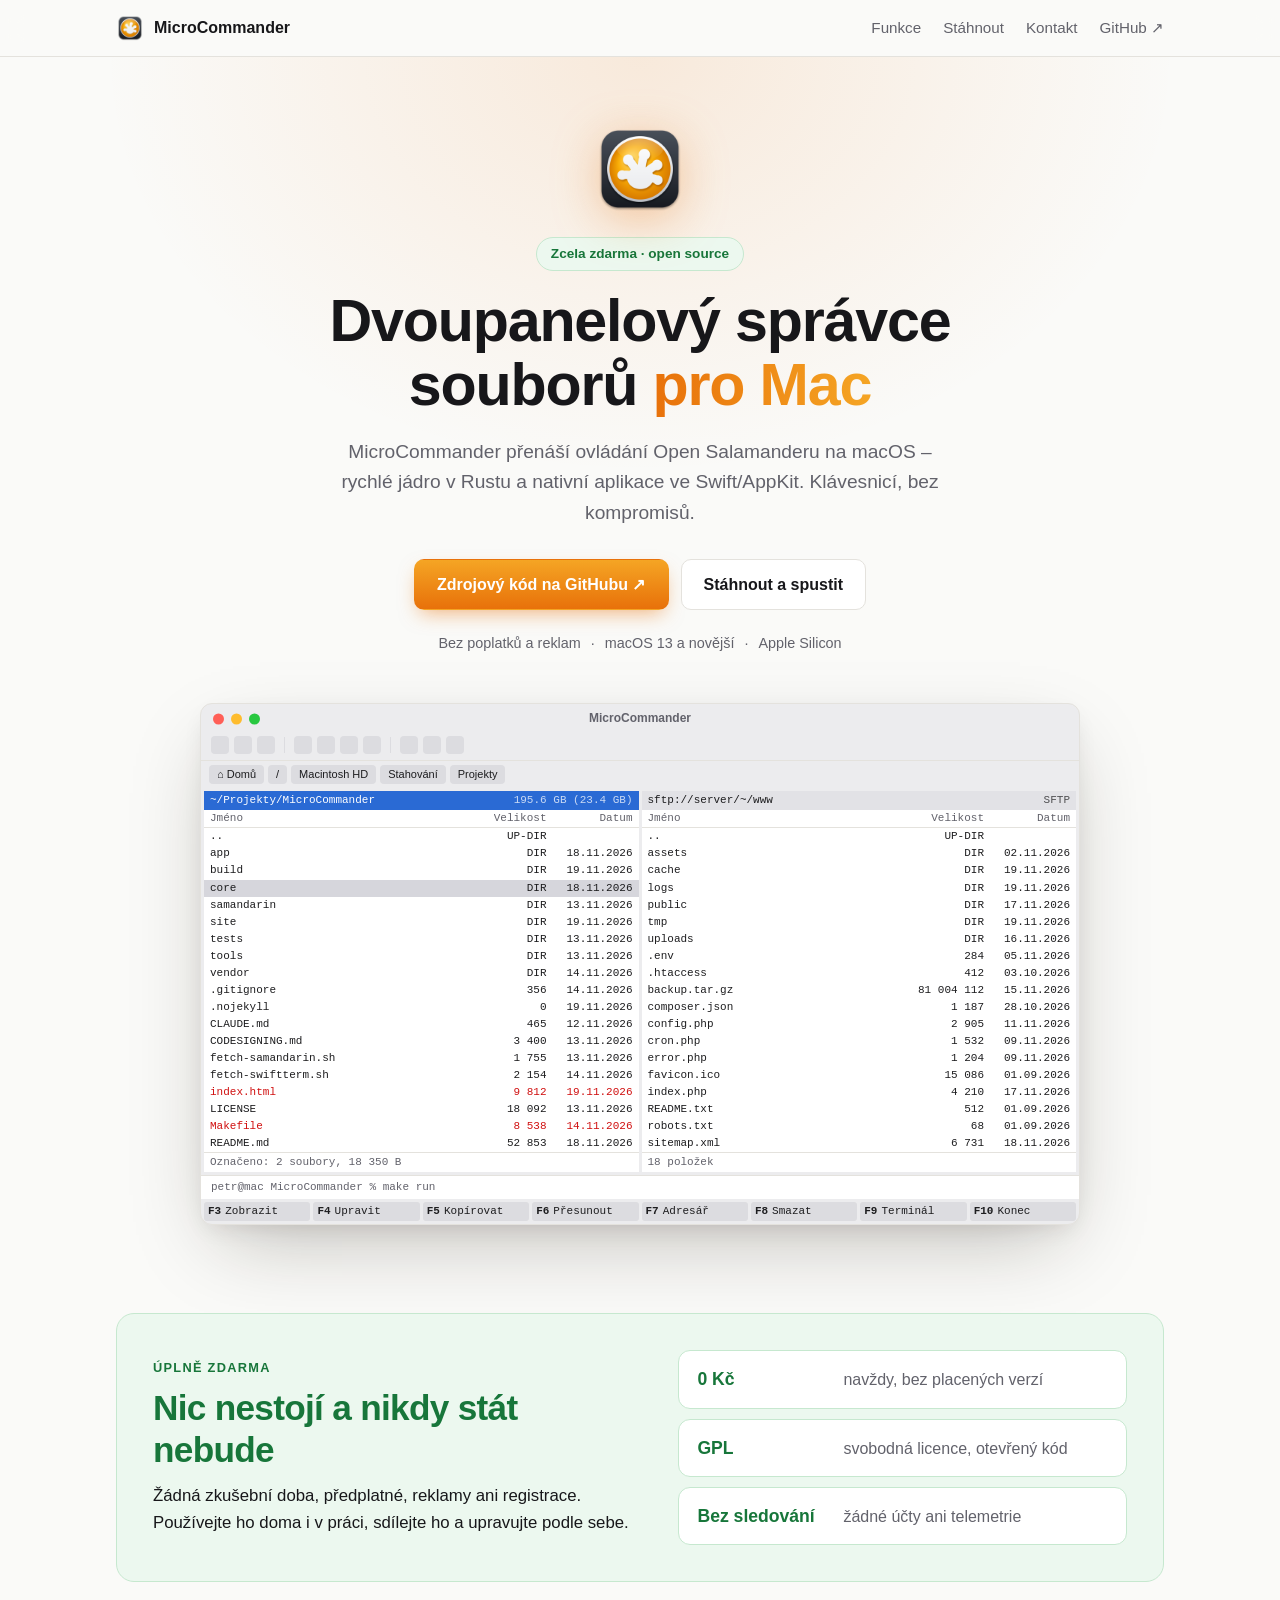
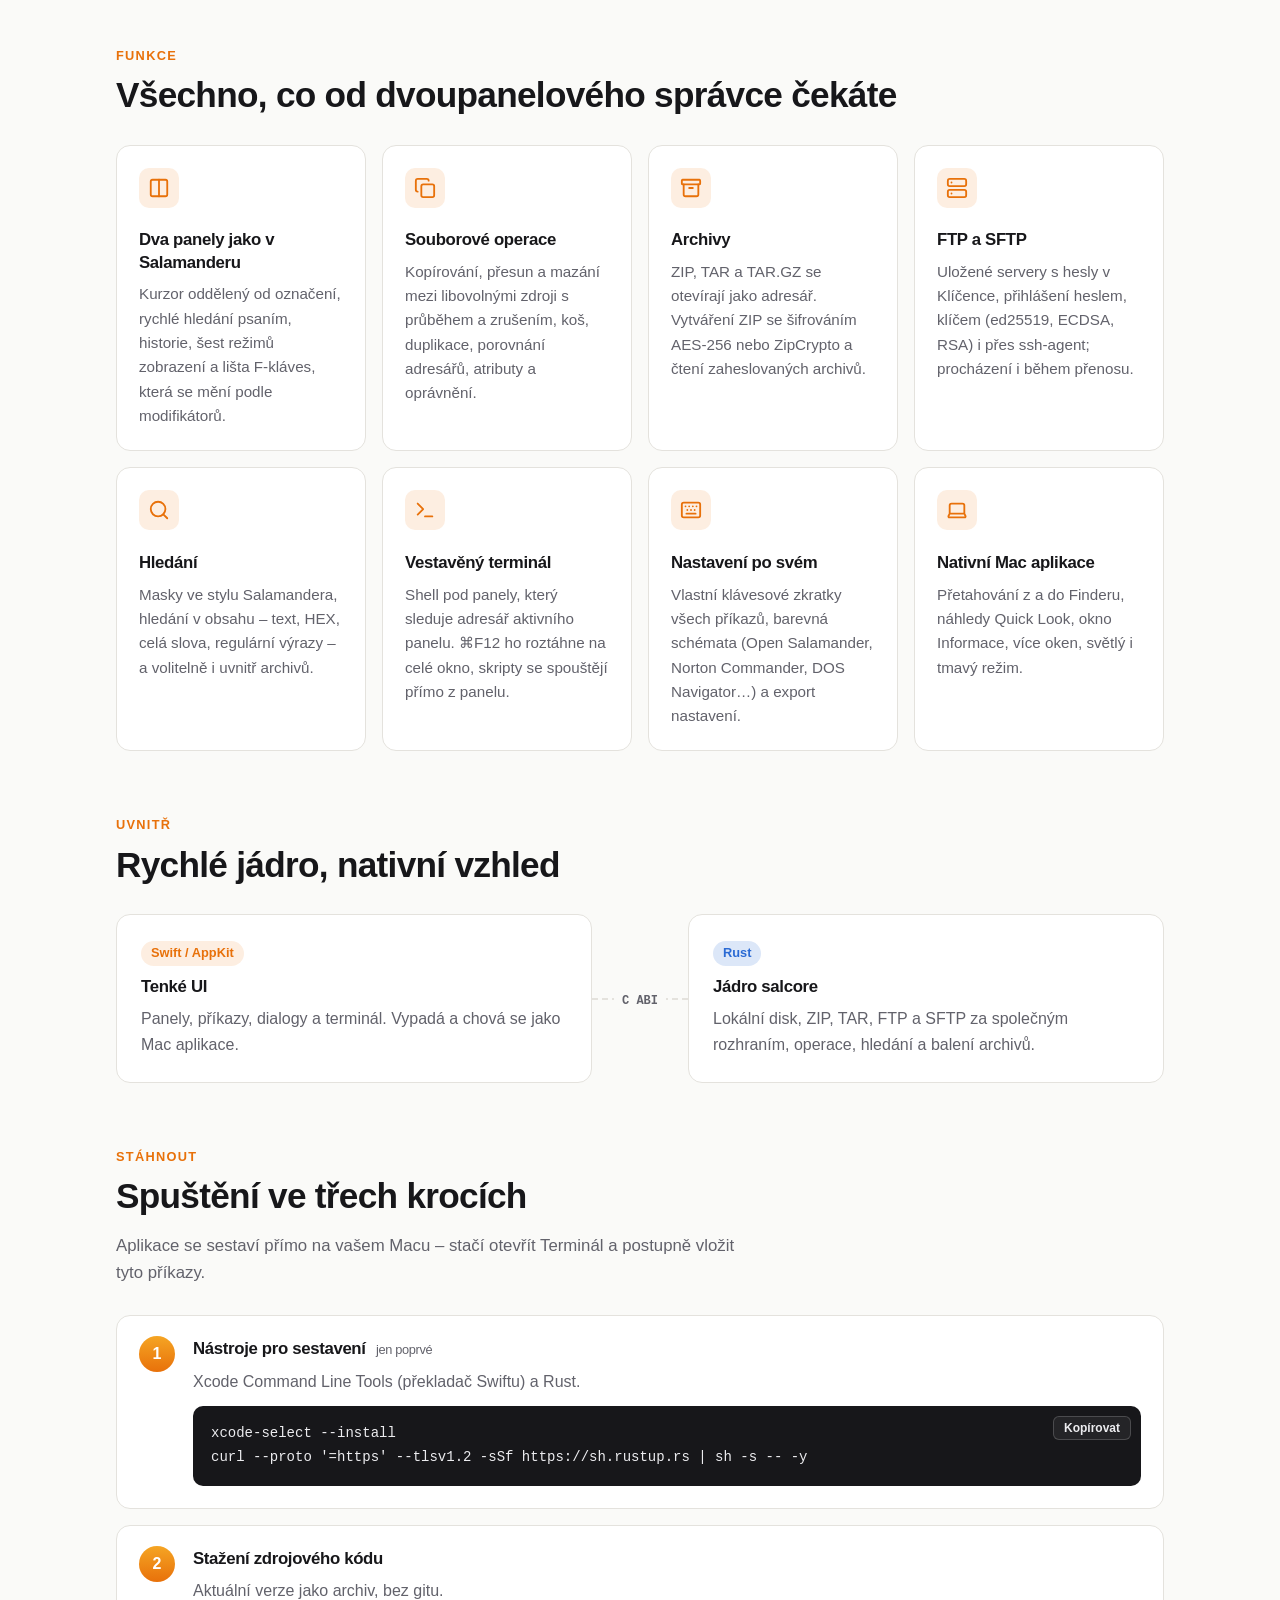
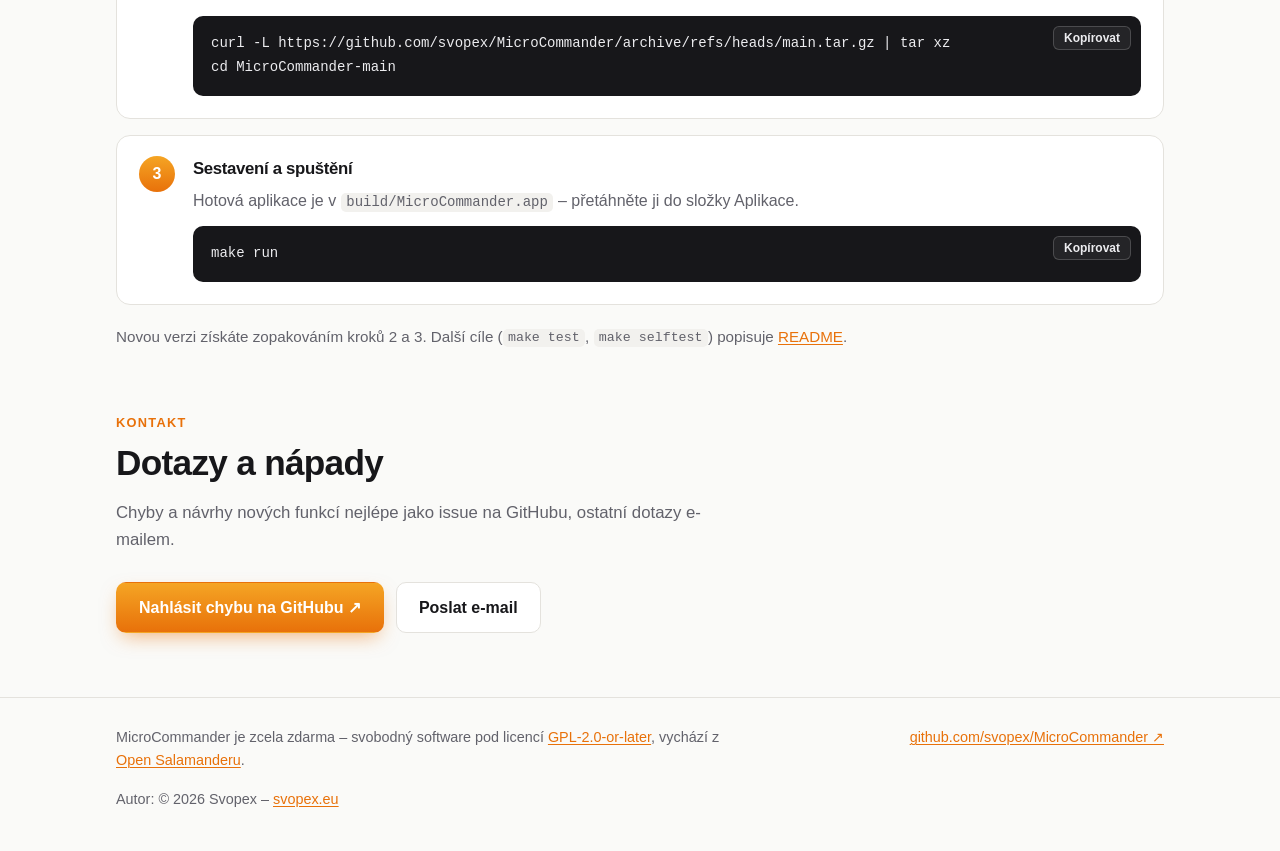
==== index.html @ ee1d3606 "Řadí na webu jako první zvýrazněné tlačítko Nahlásit chybu na GitHubu, Poslat e-mail je druhé a nezv" ====
<!doctype html>
<html lang="cs">
<head>
  <meta charset="utf-8">
  <meta name="viewport" content="width=device-width, initial-scale=1">
  <title>MicroCommander</title>
  <meta name="description" content="MicroCommander – zdarma dostupný dvoupanelový správce souborů pro macOS, přepis Open Salamanderu s jádrem v Rustu a nativním UI ve Swift/AppKit.">
  <link rel="icon" type="image/png" href="site/icon.png">
  <!-- ?v= obchází cache prohlížeče (GitHub Pages: max-age 10 min) – při změně souborů v site/ zvýšit -->
  <link rel="stylesheet" href="site/style.css?v=2">
  <script src="site/site.js?v=2" defer></script>
</head>
<body>
  <!-- Horní navigace: logo a odkazy na sekce, GitHub v nové záložce -->
  <nav class="nav">
    <div class="wrap nav-inner">
      <a class="brand" href="#top"><img src="site/icon.png" width="28" height="28" alt="">MicroCommander</a>
      <div class="nav-links">
        <a class="wide-only" href="#funkce">Funkce</a>
        <a class="wide-only" href="#stahnout">Stáhnout</a>
        <a class="wide-only" href="#kontakt">Kontakt</a>
        <a href="https://github.com/svopex/MicroCommander" target="_blank" rel="noopener">GitHub ↗</a>
      </div>
    </div>
  </nav>

  <!-- Úvod: štítek zdarma, název, popis, tlačítka a ukázka okna -->
  <header class="hero" id="top">
    <div class="wrap">
      <div class="hero-text">
        <img class="hero-icon" src="site/icon.png" width="96" height="96" alt="Ikona MicroCommanderu">
        <p class="badge">Zcela zdarma · open source</p>
        <h1>Dvoupanelový správce souborů <span class="accent">pro Mac</span></h1>
        <p class="lead">MicroCommander přenáší ovládání Open Salamanderu na macOS – rychlé
          jádro v Rustu a nativní aplikace ve Swift/AppKit. Klávesnicí, bez kompromisů.</p>
        <div class="actions">
          <a class="button primary" href="https://github.com/svopex/MicroCommander" target="_blank" rel="noopener">Zdrojový kód na GitHubu ↗</a>
          <a class="button" href="#stahnout">Stáhnout a spustit</a>
        </div>
        <ul class="facts">
          <li>Bez poplatků a reklam</li>
          <li>macOS 13 a novější</li>
          <li>Apple Silicon</li>
        </ul>
      </div>

      <!-- Ukázka celého okna aplikace (jen ilustrace, ne skutečný screenshot) -->
      <div class="app" aria-hidden="true">
        <div class="app-title"><span class="lights"><i></i><i></i><i></i></span>MicroCommander</div>
        <div class="app-toolbar">
          <i></i><i></i><i></i><b></b><i></i><i></i><i></i><i></i><b></b><i></i><i></i><i></i>
        </div>
        <div class="app-drives">
          <span>⌂ Domů</span><span>/</span><span>Macintosh HD</span><span>Stahování</span><span>Projekty</span>
        </div>
        <div class="app-panels">
          <div class="panel active">
            <div class="panel-path"><span>~/Projekty/MicroCommander</span><em>195.6 GB (23.4 GB)</em></div>
            <div class="panel-head"><span>Jméno</span><span>Velikost</span><span class="date">Datum</span></div>
            <div class="panel-row"><span>..</span><span>UP-DIR</span><span class="date"></span></div>
            <div class="panel-row"><span>app</span><span>DIR</span><span class="date">18.11.2026</span></div>
            <div class="panel-row"><span>build</span><span>DIR</span><span class="date">19.11.2026</span></div>
            <div class="panel-row cursor"><span>core</span><span>DIR</span><span class="date">18.11.2026</span></div>
            <div class="panel-row"><span>samandarin</span><span>DIR</span><span class="date">13.11.2026</span></div>
            <div class="panel-row"><span>site</span><span>DIR</span><span class="date">19.11.2026</span></div>
            <div class="panel-row"><span>tests</span><span>DIR</span><span class="date">13.11.2026</span></div>
            <div class="panel-row"><span>tools</span><span>DIR</span><span class="date">13.11.2026</span></div>
            <div class="panel-row"><span>vendor</span><span>DIR</span><span class="date">14.11.2026</span></div>
            <div class="panel-row"><span>.gitignore</span><span>356</span><span class="date">14.11.2026</span></div>
            <div class="panel-row"><span>.nojekyll</span><span>0</span><span class="date">19.11.2026</span></div>
            <div class="panel-row"><span>CLAUDE.md</span><span>465</span><span class="date">12.11.2026</span></div>
            <div class="panel-row"><span>CODESIGNING.md</span><span>3 400</span><span class="date">13.11.2026</span></div>
            <div class="panel-row"><span>fetch-samandarin.sh</span><span>1 755</span><span class="date">13.11.2026</span></div>
            <div class="panel-row"><span>fetch-swiftterm.sh</span><span>2 154</span><span class="date">14.11.2026</span></div>
            <div class="panel-row marked"><span>index.html</span><span>9 812</span><span class="date">19.11.2026</span></div>
            <div class="panel-row"><span>LICENSE</span><span>18 092</span><span class="date">13.11.2026</span></div>
            <div class="panel-row marked"><span>Makefile</span><span>8 538</span><span class="date">14.11.2026</span></div>
            <div class="panel-row"><span>README.md</span><span>52 853</span><span class="date">18.11.2026</span></div>
            <div class="panel-info">Označeno: 2 soubory, 18 350 B</div>
          </div>
          <div class="panel">
            <div class="panel-path"><span>sftp://server/~/www</span><em>SFTP</em></div>
            <div class="panel-head"><span>Jméno</span><span>Velikost</span><span class="date">Datum</span></div>
            <div class="panel-row"><span>..</span><span>UP-DIR</span><span class="date"></span></div>
            <div class="panel-row"><span>assets</span><span>DIR</span><span class="date">02.11.2026</span></div>
            <div class="panel-row"><span>cache</span><span>DIR</span><span class="date">19.11.2026</span></div>
            <div class="panel-row"><span>logs</span><span>DIR</span><span class="date">19.11.2026</span></div>
            <div class="panel-row"><span>public</span><span>DIR</span><span class="date">17.11.2026</span></div>
            <div class="panel-row"><span>tmp</span><span>DIR</span><span class="date">19.11.2026</span></div>
            <div class="panel-row"><span>uploads</span><span>DIR</span><span class="date">16.11.2026</span></div>
            <div class="panel-row"><span>.env</span><span>284</span><span class="date">05.11.2026</span></div>
            <div class="panel-row"><span>.htaccess</span><span>412</span><span class="date">03.10.2026</span></div>
            <div class="panel-row"><span>backup.tar.gz</span><span>81 004 112</span><span class="date">15.11.2026</span></div>
            <div class="panel-row"><span>composer.json</span><span>1 187</span><span class="date">28.10.2026</span></div>
            <div class="panel-row"><span>config.php</span><span>2 905</span><span class="date">11.11.2026</span></div>
            <div class="panel-row"><span>cron.php</span><span>1 532</span><span class="date">09.11.2026</span></div>
            <div class="panel-row"><span>error.php</span><span>1 204</span><span class="date">09.11.2026</span></div>
            <div class="panel-row"><span>favicon.ico</span><span>15 086</span><span class="date">01.09.2026</span></div>
            <div class="panel-row"><span>index.php</span><span>4 210</span><span class="date">17.11.2026</span></div>
            <div class="panel-row"><span>README.txt</span><span>512</span><span class="date">01.09.2026</span></div>
            <div class="panel-row"><span>robots.txt</span><span>68</span><span class="date">01.09.2026</span></div>
            <div class="panel-row"><span>sitemap.xml</span><span>6 731</span><span class="date">18.11.2026</span></div>
            <div class="panel-info">18 položek</div>
          </div>
        </div>
        <div class="app-terminal">petr@mac MicroCommander % make run</div>
        <div class="app-keys">
          <span><b>F3</b>Zobrazit</span><span><b>F4</b>Upravit</span><span><b>F5</b>Kopírovat</span>
          <span><b>F6</b>Přesunout</span><span class="wide-only"><b>F7</b>Adresář</span><span class="wide-only"><b>F8</b>Smazat</span>
          <span class="wide-only"><b>F9</b>Terminál</span><span class="wide-only"><b>F10</b>Konec</span>
        </div>
      </div>
    </div>
  </header>

  <main>
    <!-- Zdarma: tři hlavní sliby projektu -->
    <section class="wrap">
      <div class="free">
        <div class="free-intro">
          <p class="eyebrow">Úplně zdarma</p>
          <h2>Nic nestojí a nikdy stát nebude</h2>
          <p>Žádná zkušební doba, předplatné, reklamy ani registrace. Používejte ho doma
            i v práci, sdílejte ho a upravujte podle sebe.</p>
        </div>
        <ul class="free-points">
          <li><b>0 Kč</b><span>navždy, bez placených verzí</span></li>
          <li><b>GPL</b><span>svobodná licence, otevřený kód</span></li>
          <li><b>Bez sledování</b><span>žádné účty ani telemetrie</span></li>
        </ul>
      </div>
    </section>

    <!-- Přehled hlavních funkcí s ikonami -->
    <section class="wrap" id="funkce">
      <p class="eyebrow">Funkce</p>
      <h2>Všechno, co od dvoupanelového správce čekáte</h2>
      <div class="grid">
        <article class="card">
          <svg viewBox="0 0 24 24"><rect width="18" height="18" x="3" y="3" rx="2"/><path d="M12 3v18"/></svg>
          <h3>Dva panely jako v Salamanderu</h3>
          <p>Kurzor oddělený od označení, rychlé hledání psaním, historie, šest režimů
            zobrazení a lišta F-kláves, která se mění podle modifikátorů.</p>
        </article>
        <article class="card">
          <svg viewBox="0 0 24 24"><rect width="14" height="14" x="8" y="8" rx="2"/><path d="M4 16c-1.1 0-2-.9-2-2V4c0-1.1.9-2 2-2h10c1.1 0 2 .9 2 2"/></svg>
          <h3>Souborové operace</h3>
          <p>Kopírování, přesun a mazání mezi libovolnými zdroji s průběhem a zrušením,
            koš, duplikace, porovnání adresářů, atributy a oprávnění.</p>
        </article>
        <article class="card">
          <svg viewBox="0 0 24 24"><rect width="20" height="5" x="2" y="3" rx="1"/><path d="M4 8v11a2 2 0 0 0 2 2h12a2 2 0 0 0 2-2V8"/><path d="M10 12h4"/></svg>
          <h3>Archivy</h3>
          <p>ZIP, TAR a TAR.GZ se otevírají jako adresář. Vytváření ZIP se šifrováním
            AES-256 nebo ZipCrypto a čtení zaheslovaných archivů.</p>
        </article>
        <article class="card">
          <svg viewBox="0 0 24 24"><rect width="20" height="8" x="2" y="2" rx="2"/><rect width="20" height="8" x="2" y="14" rx="2"/><path d="M6 6h.01M6 18h.01"/></svg>
          <h3>FTP a SFTP</h3>
          <p>Uložené servery s hesly v Klíčence, přihlášení heslem, klíčem
            (ed25519, ECDSA, RSA) i přes ssh-agent; procházení i během přenosu.</p>
        </article>
        <article class="card">
          <svg viewBox="0 0 24 24"><circle cx="11" cy="11" r="8"/><path d="m21 21-4.3-4.3"/></svg>
          <h3>Hledání</h3>
          <p>Masky ve stylu Salamandera, hledání v obsahu – text, HEX, celá slova,
            regulární výrazy – a volitelně i uvnitř archivů.</p>
        </article>
        <article class="card">
          <svg viewBox="0 0 24 24"><path d="m4 17 6-6-6-6"/><path d="M12 19h8"/></svg>
          <h3>Vestavěný terminál</h3>
          <p>Shell pod panely, který sleduje adresář aktivního panelu. ⌘F12 ho roztáhne
            na celé okno, skripty se spouštějí přímo z panelu.</p>
        </article>
        <article class="card">
          <svg viewBox="0 0 24 24"><rect width="20" height="16" x="2" y="4" rx="2"/><path d="M6 8h.01M10 8h.01M14 8h.01M18 8h.01M8 12h.01M12 12h.01M16 12h.01M7 16h10"/></svg>
          <h3>Nastavení po svém</h3>
          <p>Vlastní klávesové zkratky všech příkazů, barevná schémata (Open Salamander,
            Norton Commander, DOS Navigator…) a export nastavení.</p>
        </article>
        <article class="card">
          <svg viewBox="0 0 24 24"><path d="M20 16V7a2 2 0 0 0-2-2H6a2 2 0 0 0-2 2v9m16 0H4m16 0 1.28 2.55a1 1 0 0 1-.9 1.45H3.62a1 1 0 0 1-.9-1.45L4 16"/></svg>
          <h3>Nativní Mac aplikace</h3>
          <p>Přetahování z a do Finderu, náhledy Quick Look, okno Informace, více oken,
            světlý i tmavý režim.</p>
        </article>
      </div>
    </section>

    <!-- Architektura: jádro v Rustu a tenké UI -->
    <section class="wrap">
      <p class="eyebrow">Uvnitř</p>
      <h2>Rychlé jádro, nativní vzhled</h2>
      <div class="arch">
        <div class="layer">
          <span class="tag">Swift / AppKit</span>
          <h3>Tenké UI</h3>
          <p>Panely, příkazy, dialogy a terminál. Vypadá a chová se jako Mac aplikace.</p>
        </div>
        <div class="link" aria-hidden="true"><span>C ABI</span></div>
        <div class="layer core">
          <span class="tag">Rust</span>
          <h3>Jádro salcore</h3>
          <p>Lokální disk, ZIP, TAR, FTP a SFTP za společným rozhraním, operace,
            hledání a balení archivů.</p>
        </div>
      </div>
    </section>

    <!-- Stažení a sestavení přes curl (bez gitu) v očíslovaných krocích -->
    <section class="wrap" id="stahnout">
      <p class="eyebrow">Stáhnout</p>
      <h2>Spuštění ve třech krocích</h2>
      <p class="section-lead">Aplikace se sestaví přímo na vašem Macu – stačí otevřít Terminál
        a postupně vložit tyto příkazy.</p>
      <ol class="steps">
        <li class="step">
          <h3>Nástroje pro sestavení <small>jen poprvé</small></h3>
          <p>Xcode Command Line Tools (překladač Swiftu) a Rust.</p>
          <pre><code>xcode-select --install
curl --proto '=https' --tlsv1.2 -sSf https://sh.rustup.rs | sh -s -- -y</code></pre>
        </li>
        <li class="step">
          <h3>Stažení zdrojového kódu</h3>
          <p>Aktuální verze jako archiv, bez gitu.</p>
          <pre><code>curl -L https://github.com/svopex/MicroCommander/archive/refs/heads/main.tar.gz | tar xz
cd MicroCommander-main</code></pre>
        </li>
        <li class="step">
          <h3>Sestavení a spuštění</h3>
          <p>Hotová aplikace je v <code>build/MicroCommander.app</code> – přetáhněte ji
            do složky Aplikace.</p>
          <pre><code>make run</code></pre>
        </li>
      </ol>
      <p class="note">Novou verzi získáte zopakováním kroků 2 a 3. Další cíle
        (<code>make test</code>, <code>make selftest</code>) popisuje
        <a href="https://github.com/svopex/MicroCommander#readme" target="_blank" rel="noopener">README</a>.</p>
    </section>

    <!-- Kontakt: e-mail je v data-email obrácený a v base64, aby ho nenašli roboti;
         site/site.js ho složí až po kliknutí a rovnou otevře poštovního klienta.
         Stejný řetězec je v app/Sources/About.swift (při změně upravit obojí). -->
    <section class="wrap" id="kontakt">
      <p class="eyebrow">Kontakt</p>
      <h2>Dotazy a nápady</h2>
      <p class="section-lead">Chyby a návrhy nových funkcí nejlépe jako issue na GitHubu,
        ostatní dotazy e-mailem.</p>
      <div class="contact-actions">
        <a class="button primary" href="https://github.com/svopex/MicroCommander/issues" target="_blank" rel="noopener">Nahlásit chybu na GitHubu ↗</a>
        <button class="button email-btn" type="button" data-email="dWUueGVwb3ZzQHJlZG5hbW1vY29yY2lt">Poslat e-mail</button>
      </div>
      <noscript><p class="note">Tlačítko pro odeslání e-mailu vyžaduje JavaScript.</p></noscript>
    </section>
  </main>

  <!-- Patička: licence, původ projektu a autor -->
  <footer class="footer">
    <div class="wrap footer-inner">
      <p>MicroCommander je zcela zdarma – svobodný software pod licencí
        <a href="https://github.com/svopex/MicroCommander/blob/main/LICENSE" target="_blank" rel="noopener">GPL-2.0-or-later</a>,
        vychází z <a href="https://github.com/KRtkovo-eu-AI/salamander" target="_blank" rel="noopener">Open Salamanderu</a>.</p>
      <a href="https://github.com/svopex/MicroCommander" target="_blank" rel="noopener">github.com/svopex/MicroCommander ↗</a>
    </div>
    <!-- Autor projektu úplně na konci stránky -->
    <div class="wrap footer-author">Autor: © 2026 Svopex –
      <a href="https://svopex.eu" target="_blank" rel="noopener">svopex.eu</a></div>
  </footer>
</body>
</html>
---- site/style.css ----
/* Styly webové stránky projektu (index.html v kořeni repozitáře). */

/* Barevné tokeny – světlý režim; oranžová odpovídá ikoně aplikace */
:root {
  --sans: -apple-system, BlinkMacSystemFont, "Segoe UI", Roboto, sans-serif;
  --mono: ui-monospace, "SF Mono", Menlo, monospace;
  --bg: #fafaf8;
  --surface: #ffffff;
  --surface-2: #f2f1ee;
  --text: #17171a;
  --muted: #62626b;
  --line: #e4e2dd;
  --accent: #e8710a;
  --accent-2: #f5a524;
  --accent-text: #ffffff;
  --accent-soft: rgba(232, 113, 10, 0.12);
  --free-bg: #ecf8ef;
  --free-line: #c6e8cf;
  --free-text: #17763a;
  --code-bg: #17171a;
  --code-text: #ececef;
  --app-chrome: #ececee;
  --app-chrome-2: #dcdce0;
  --panel-bg: #ffffff;
  --panel-text: #1d1d1f;
  --panel-path: #2a6ad4;
  --panel-path-off: #e2e2e6;
  --marked: #d01010;
  --cursor: #d6d6dc;
  --shadow: 0 30px 80px -20px rgba(30, 20, 10, 0.28), 0 8px 24px -8px rgba(30, 20, 10, 0.12);
}

/* Tmavý režim podle systému */
@media (prefers-color-scheme: dark) {
  :root {
    --bg: #111113;
    --surface: #1a1a1d;
    --surface-2: #222226;
    --text: #ededf0;
    --muted: #a1a1aa;
    --line: #2c2c31;
    --accent: #ff8a2a;
    --accent-2: #ffb547;
    --accent-text: #1a1007;
    --accent-soft: rgba(255, 138, 42, 0.14);
    --free-bg: #132219;
    --free-line: #23452e;
    --free-text: #70dc8f;
    --code-bg: #0b0b0d;
    --code-text: #ececef;
    --app-chrome: #2a2a2e;
    --app-chrome-2: #3a3a3f;
    --panel-bg: #1c1c1f;
    --panel-text: #e6e6ea;
    --panel-path: #2f62ad;
    --panel-path-off: #303035;
    --marked: #ff5c5c;
    --cursor: #3a3a40;
    --shadow: 0 30px 80px -20px rgba(0, 0, 0, 0.7), 0 8px 24px -8px rgba(0, 0, 0, 0.5);
  }
}

/* Základ stránky */
* { box-sizing: border-box; }

html { scroll-behavior: smooth; scroll-padding-top: 72px; }

body {
  margin: 0;
  background: var(--bg);
  color: var(--text);
  font: 16px/1.6 var(--sans);
  -webkit-font-smoothing: antialiased;
}

a { color: var(--accent); text-decoration-thickness: 1px; text-underline-offset: 2px; }

code, pre { font-family: var(--mono); font-size: 0.875em; }

code {
  background: var(--surface-2);
  padding: 0.1em 0.4em;
  border-radius: 5px;
}

h1, h2, h3 { letter-spacing: -0.02em; }

h2 { font-size: clamp(1.6rem, 3vw, 2.2rem); line-height: 1.2; margin: 0 0 28px; }

h3 { font-size: 1.05rem; line-height: 1.35; margin: 0 0 8px; }

/* Obsahový sloupec s okraji 16 px na mobilu (jen vodorovně) */
.wrap {
  max-width: 1080px;
  margin-inline: auto;
  padding-inline: 16px;
}

/* Svislé rozestupy sekcí */
main > section { margin-block: 64px; }

/* Malý nadpis nad nadpisem sekce */
.eyebrow {
  margin: 0 0 8px;
  color: var(--accent);
  font-size: 0.8rem;
  font-weight: 700;
  letter-spacing: 0.1em;
  text-transform: uppercase;
}

.section-lead { color: var(--muted); font-size: 1.05rem; margin: -12px 0 28px; max-width: 640px; }

/* Horní navigace: přilepená, průhledná s rozostřením */
.nav {
  position: sticky;
  top: 0;
  z-index: 10;
  background: color-mix(in srgb, var(--bg) 80%, transparent);
  backdrop-filter: saturate(1.4) blur(14px);
  -webkit-backdrop-filter: saturate(1.4) blur(14px);
  border-bottom: 1px solid var(--line);
}

.nav-inner { display: flex; align-items: center; justify-content: space-between; height: 56px; }

.brand {
  display: flex;
  align-items: center;
  gap: 10px;
  color: var(--text);
  font-weight: 700;
  text-decoration: none;
}

.nav-links { display: flex; gap: 22px; }

.nav-links a { color: var(--muted); text-decoration: none; font-size: 0.95rem; }

.nav-links a:hover { color: var(--text); }

/* Úvod: text na střed, pod ním ukázka okna, v pozadí oranžová záře */
.hero {
  padding: 64px 0 24px;
  background:
    radial-gradient(60% 50% at 50% 0%, var(--accent-soft), transparent 70%);
}

.hero-text { text-align: center; max-width: 760px; margin: 0 auto; }

.hero-icon { display: block; margin: 0 auto 20px; filter: drop-shadow(0 10px 24px color-mix(in srgb, var(--accent) 35%, transparent)); }

.badge {
  display: inline-block;
  margin: 0 0 18px;
  padding: 5px 14px;
  border-radius: 999px;
  background: var(--free-bg);
  border: 1px solid var(--free-line);
  color: var(--free-text);
  font-size: 0.85rem;
  font-weight: 700;
}

.hero h1 { font-size: clamp(2.2rem, 5.5vw, 3.7rem); line-height: 1.08; margin: 0; }

/* Barevný přechod ve slově „pro Mac“ */
.accent {
  background: linear-gradient(90deg, var(--accent), var(--accent-2));
  -webkit-background-clip: text;
  background-clip: text;
  color: transparent;
}

.lead { font-size: 1.2rem; color: var(--muted); margin: 20px auto 30px; max-width: 620px; }

.actions { display: flex; flex-wrap: wrap; justify-content: center; gap: 12px; }

.button {
  display: inline-flex;
  align-items: center;
  padding: 12px 22px;
  border-radius: 10px;
  border: 1px solid var(--line);
  background: var(--surface);
  color: var(--text);
  text-decoration: none;
  font-weight: 600;
  transition: transform 0.15s, border-color 0.15s;
}

.button:hover { transform: translateY(-1px); border-color: var(--muted); }

.button.primary {
  background: linear-gradient(180deg, var(--accent-2), var(--accent));
  border-color: transparent;
  color: var(--accent-text);
  box-shadow: 0 8px 20px -6px color-mix(in srgb, var(--accent) 55%, transparent);
}

/* Tlačítko <button> vzhledově stejné jako odkazy .button (písmo, kurzor) */
button.button {
  font: inherit;
  font-weight: 600;
  cursor: pointer;
}

/* Kontakt: tlačítko pro e-mail a odkaz na issues vedle sebe, zarovnané vlevo */
.contact-actions { display: flex; flex-wrap: wrap; gap: 12px; }

/* Krátká fakta pod tlačítky oddělená tečkou */
.facts {
  display: flex;
  flex-wrap: wrap;
  justify-content: center;
  gap: 4px 0;
  margin: 22px 0 0;
  padding: 0;
  list-style: none;
  color: var(--muted);
  font-size: 0.9rem;
}

.facts li + li::before { content: "·"; margin: 0 10px; }

/* Ukázka celého okna aplikace – zmenšená, monospace jako v panelech */
.app {
  max-width: 880px;
  margin: 48px auto 0;
  border: 1px solid var(--line);
  border-radius: 12px;
  overflow: hidden;
  background: var(--app-chrome);
  box-shadow: var(--shadow);
  color: var(--panel-text);
  font: 11px/1.55 var(--mono);
  user-select: none;
}

.app-title {
  position: relative;
  padding: 6px 0;
  text-align: center;
  font: 600 12px/1.4 var(--sans);
  color: var(--muted);
}

.lights { position: absolute; left: 12px; top: 50%; display: flex; gap: 7px; transform: translateY(-50%); }
.lights i { width: 11px; height: 11px; border-radius: 50%; background: #ff5f57; }
.lights i:nth-child(2) { background: #febc2e; }
.lights i:nth-child(3) { background: #28c840; }

/* Nástrojová lišta: zástupné ikony a oddělovače */
.app-toolbar { display: flex; align-items: center; gap: 5px; padding: 3px 10px 6px; }
.app-toolbar i { width: 18px; height: 18px; border-radius: 4px; background: var(--app-chrome-2); }
.app-toolbar b { width: 1px; height: 16px; margin: 0 4px; background: var(--app-chrome-2); }

/* Lišta disků */
.app-drives {
  display: flex;
  gap: 4px;
  padding: 4px 8px;
  border-top: 1px solid var(--line);
  overflow: hidden;
  white-space: nowrap;
  font-family: var(--sans);
}

.app-drives span { padding: 1px 8px; border-radius: 4px; background: var(--app-chrome-2); }

/* Dva stejně vysoké panely */
.app-panels { display: grid; grid-template-columns: 1fr 1fr; gap: 3px; padding: 3px; }

.panel { display: flex; flex-direction: column; min-width: 0; background: var(--panel-bg); }

.panel-path {
  display: flex;
  justify-content: space-between;
  gap: 8px;
  padding: 1px 6px;
  background: var(--panel-path-off);
  white-space: nowrap;
}

.panel-path span { overflow: hidden; text-overflow: ellipsis; }
.panel-path em { font-style: normal; opacity: 0.75; }

.panel.active .panel-path { background: var(--panel-path); color: #ffffff; }

.panel-head, .panel-row {
  display: grid;
  grid-template-columns: 1fr auto 76px;
  gap: 10px;
  padding: 0 6px;
  white-space: nowrap;
}

.panel-head span, .panel-row span { overflow: hidden; text-overflow: ellipsis; }
.panel-head span:not(:first-child), .panel-row span:not(:first-child) { text-align: right; }

.panel-head { color: var(--muted); border-bottom: 1px solid var(--line); }
.panel-row.cursor { background: var(--cursor); }
.panel-row.marked { color: var(--marked); }

.panel-info { margin-top: auto; padding: 1px 6px; border-top: 1px solid var(--line); color: var(--muted); }

.app-terminal { padding: 3px 10px; border-top: 1px solid var(--line); background: var(--panel-bg); color: var(--muted); }

/* Lišta F-kláves */
.app-keys { display: flex; gap: 3px; padding: 3px; }

.app-keys span {
  flex: 1;
  padding: 1px 4px;
  border-radius: 3px;
  background: var(--app-chrome-2);
  white-space: nowrap;
  overflow: hidden;
  text-overflow: ellipsis;
}

.app-keys b { margin-right: 4px; }

/* Blok „Úplně zdarma“: text vlevo, tři body vpravo */
.free {
  display: grid;
  grid-template-columns: 1.1fr 1fr;
  gap: 32px;
  align-items: center;
  padding: 36px;
  border-radius: 18px;
  background: var(--free-bg);
  border: 1px solid var(--free-line);
}

.free .eyebrow, .free h2 { color: var(--free-text); }
.free h2 { margin-bottom: 12px; }
.free-intro p:last-child { margin: 0; font-size: 1.05rem; }

.free-points { display: grid; gap: 10px; margin: 0; padding: 0; list-style: none; }

.free-points li {
  display: flex;
  align-items: baseline;
  gap: 14px;
  padding: 14px 18px;
  border-radius: 12px;
  background: var(--surface);
  border: 1px solid var(--free-line);
}

.free-points b { min-width: 7.5em; color: var(--free-text); font-size: 1.1rem; }
.free-points span { color: var(--muted); }

/* Mřížka funkcí: karty s ikonou */
.grid { display: grid; grid-template-columns: repeat(auto-fill, minmax(240px, 1fr)); gap: 16px; }

.card {
  padding: 22px;
  border-radius: 14px;
  background: var(--surface);
  border: 1px solid var(--line);
  transition: transform 0.15s, border-color 0.15s;
}

.card:hover { transform: translateY(-2px); border-color: color-mix(in srgb, var(--accent) 45%, var(--line)); }

.card svg {
  width: 40px;
  height: 40px;
  margin-bottom: 14px;
  padding: 9px;
  border-radius: 10px;
  background: var(--accent-soft);
  fill: none;
  stroke: var(--accent);
  stroke-width: 2;
  stroke-linecap: round;
  stroke-linejoin: round;
}

.card p { margin: 0; color: var(--muted); font-size: 0.95rem; }

/* Architektura: dvě vrstvy propojené C ABI */
.arch { display: grid; grid-template-columns: 1fr auto 1fr; align-items: center; }

.layer {
  padding: 24px;
  border-radius: 14px;
  background: var(--surface);
  border: 1px solid var(--line);
}

.layer p { margin: 0; color: var(--muted); }

.tag {
  display: inline-block;
  margin-bottom: 10px;
  padding: 2px 10px;
  border-radius: 999px;
  background: var(--accent-soft);
  color: var(--accent);
  font-size: 0.8rem;
  font-weight: 700;
}

.layer.core .tag { background: color-mix(in srgb, var(--panel-path) 16%, transparent); color: var(--panel-path); }

.link { position: relative; width: 96px; text-align: center; }

.link::before {
  content: "";
  position: absolute;
  inset: 50% 0 auto;
  border-top: 2px dashed var(--line);
}

.link span {
  position: relative;
  padding: 2px 8px;
  border-radius: 6px;
  background: var(--bg);
  color: var(--muted);
  font: 600 0.75rem var(--mono);
}

/* Kroky stažení: očíslované karty */
/* Flex sloupec (ne mřížka): dlouhý příkaz v <pre> se posouvá, nerozšíří stránku */
.steps {
  display: flex;
  flex-direction: column;
  gap: 16px;
  margin: 0;
  padding: 0;
  list-style: none;
  counter-reset: step;
}

.step {
  position: relative;
  padding: 22px 22px 22px 76px;
  border-radius: 14px;
  background: var(--surface);
  border: 1px solid var(--line);
  counter-increment: step;
}

.step::before {
  content: counter(step);
  position: absolute;
  left: 22px;
  top: 20px;
  display: grid;
  place-items: center;
  width: 36px;
  height: 36px;
  border-radius: 50%;
  background: linear-gradient(180deg, var(--accent-2), var(--accent));
  color: var(--accent-text);
  font-weight: 700;
}

.step h3 small { margin-left: 6px; color: var(--muted); font-size: 0.8rem; font-weight: 500; }
.step p { margin: 0 0 12px; color: var(--muted); }

/* Bloky příkazů: tmavé v obou režimech, s tlačítkem Kopírovat (site.js) */
pre {
  position: relative;
  margin: 0;
  padding: 16px 18px;
  border-radius: 10px;
  background: var(--code-bg);
  color: var(--code-text);
  overflow-x: auto;
  line-height: 1.7;
}

/* Místo vpravo pro tlačítko Kopírovat (jen když ho site.js přidal) */
pre.has-copy { padding-right: 104px; }

pre code { background: none; padding: 0; font-size: 1em; }

.copy {
  position: absolute;
  top: 10px;
  right: 10px;
  padding: 4px 10px;
  border: 1px solid rgba(255, 255, 255, 0.18);
  border-radius: 6px;
  background: rgba(255, 255, 255, 0.06);
  color: var(--code-text);
  font: 600 0.75rem var(--sans);
  cursor: pointer;
}

.copy:hover { background: rgba(255, 255, 255, 0.14); }

.note { margin: 20px 0 0; color: var(--muted); font-size: 0.95rem; }

/* Patička */
.footer { padding: 28px 0 40px; border-top: 1px solid var(--line); color: var(--muted); font-size: 0.9rem; }

.footer-inner { display: flex; flex-wrap: wrap; justify-content: space-between; gap: 12px 24px; }

.footer p { margin: 0; max-width: 640px; }

.footer-author { margin-top: 16px; }

/* Střední šířka: blok zdarma a architektura pod sebou */
@media (max-width: 820px) {
  .free { grid-template-columns: 1fr; padding: 28px; }
  .arch { grid-template-columns: 1fr; }
  .link { width: auto; height: 44px; }
  .link::before { inset: 0 auto 0 50%; border-top: 0; border-left: 2px dashed var(--line); }
  .link span { top: 12px; }
}

/* Mobil: menší ukázka okna bez sloupce Datum, kratší rozestupy */
@media (max-width: 640px) {
  main > section { margin-block: 48px; }
  .hero { padding-top: 40px; }
  .nav-links .wide-only { display: none; }
  .app { font-size: 9px; margin-top: 36px; }
  .app-toolbar i { width: 13px; height: 13px; }
  .panel-head, .panel-row { grid-template-columns: 1fr auto; gap: 6px; }
  .date, .app-keys .wide-only { display: none; }
  .free-points li { flex-direction: column; gap: 2px; }
  .step { padding: 20px 16px; }
  .step::before { position: static; margin-bottom: 12px; }
  pre.has-copy { padding-right: 18px; padding-top: 44px; }
}
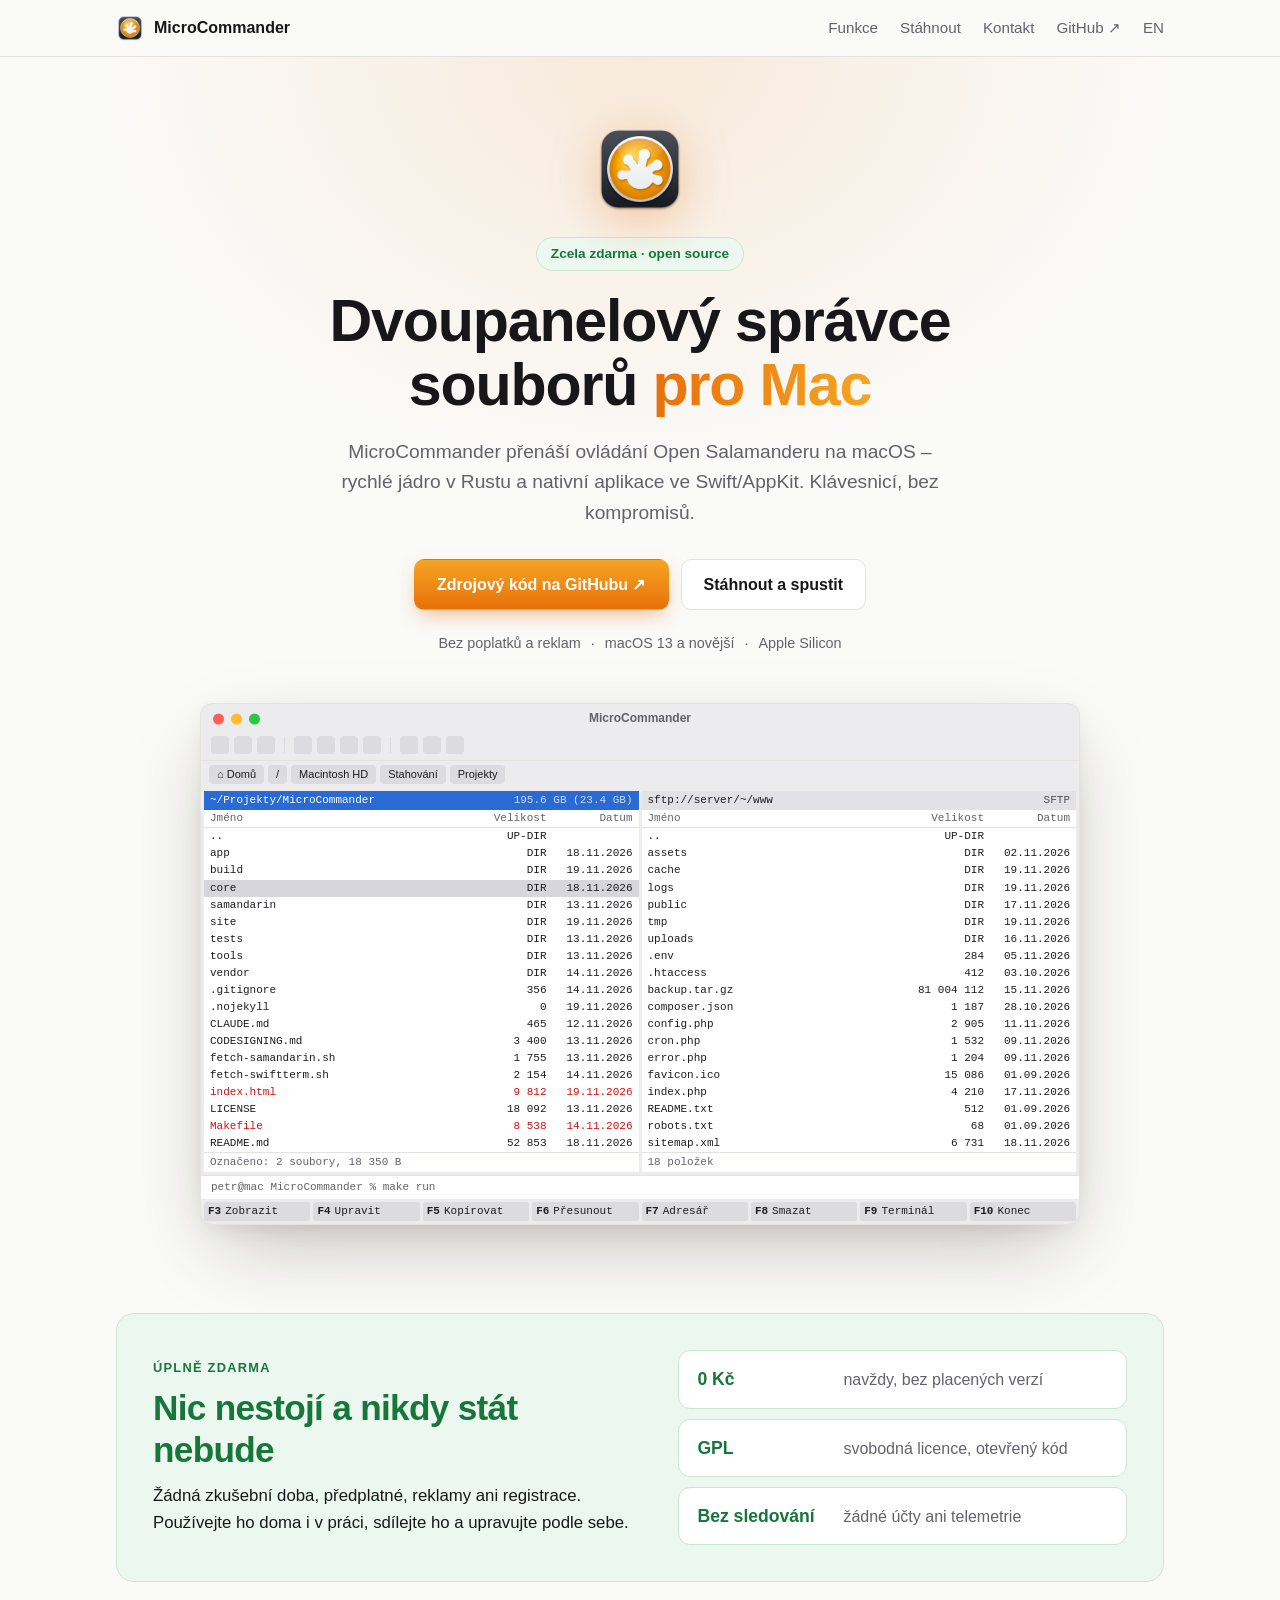
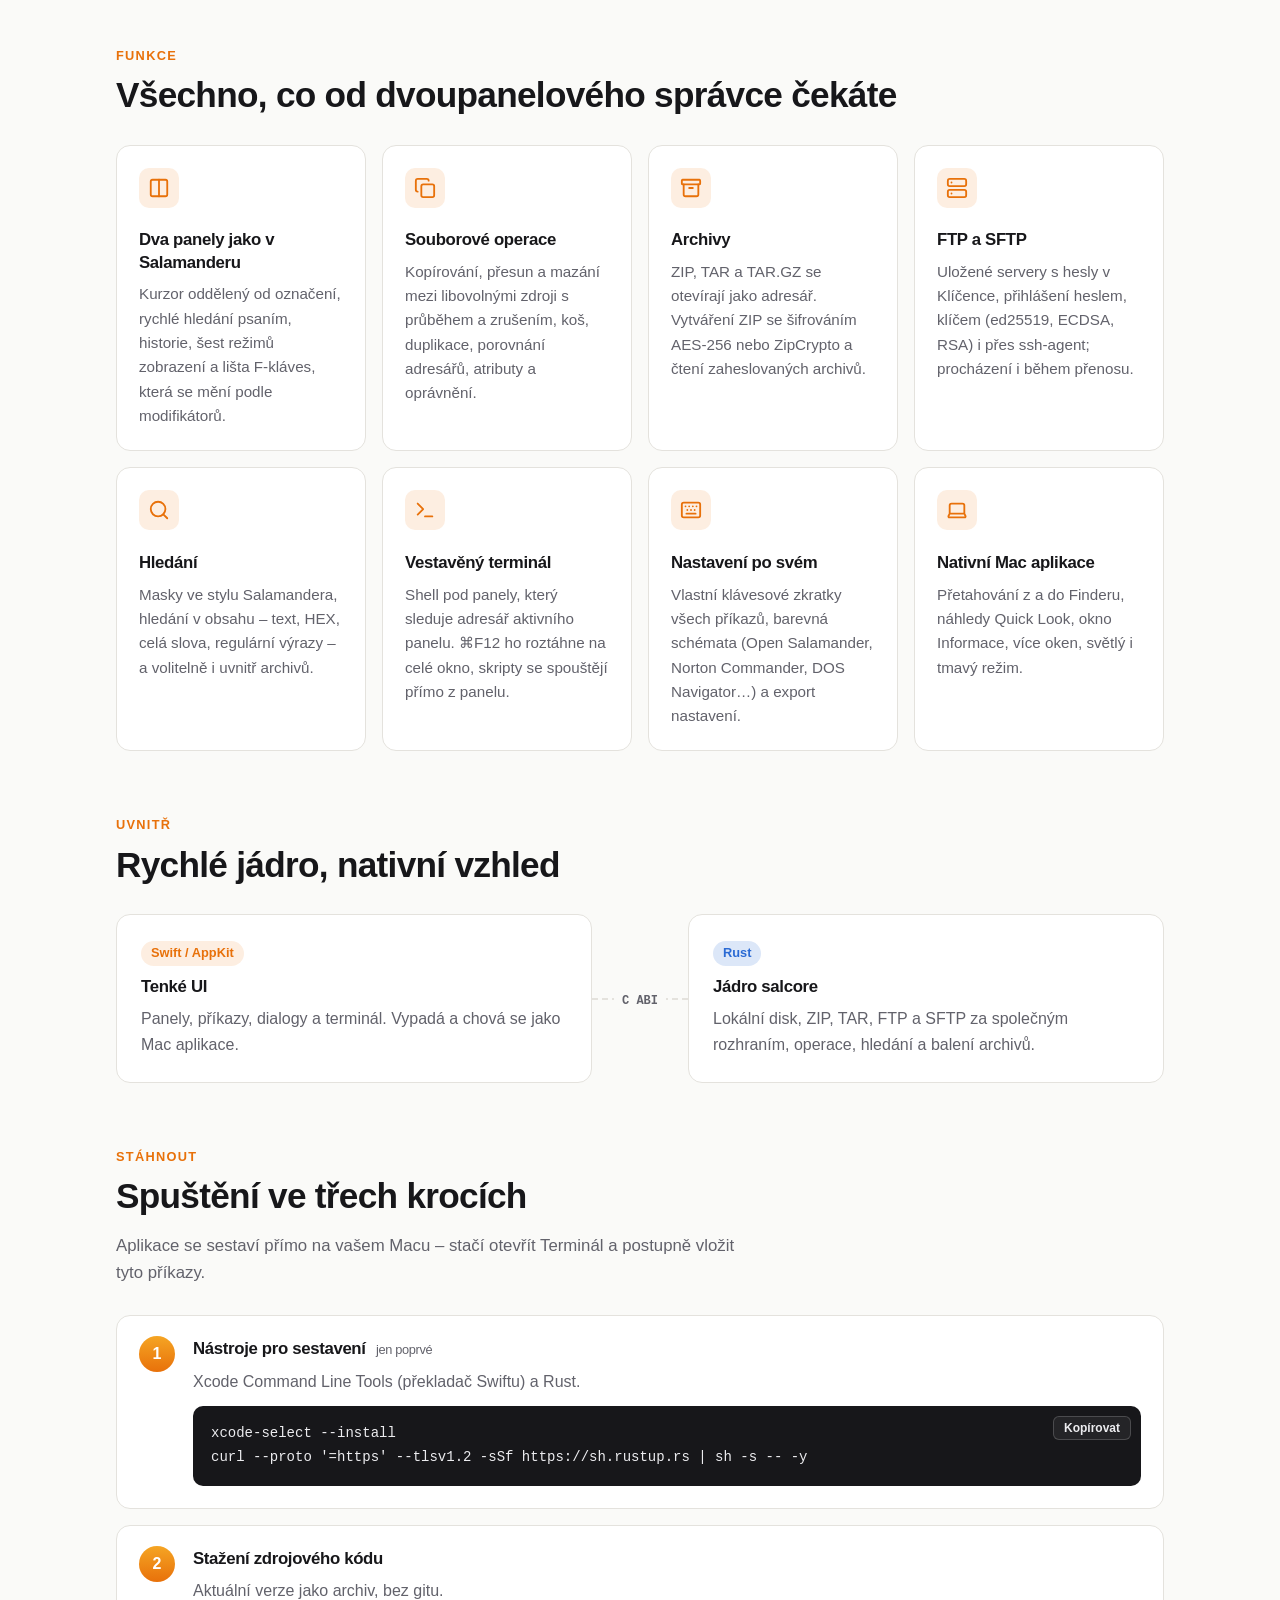
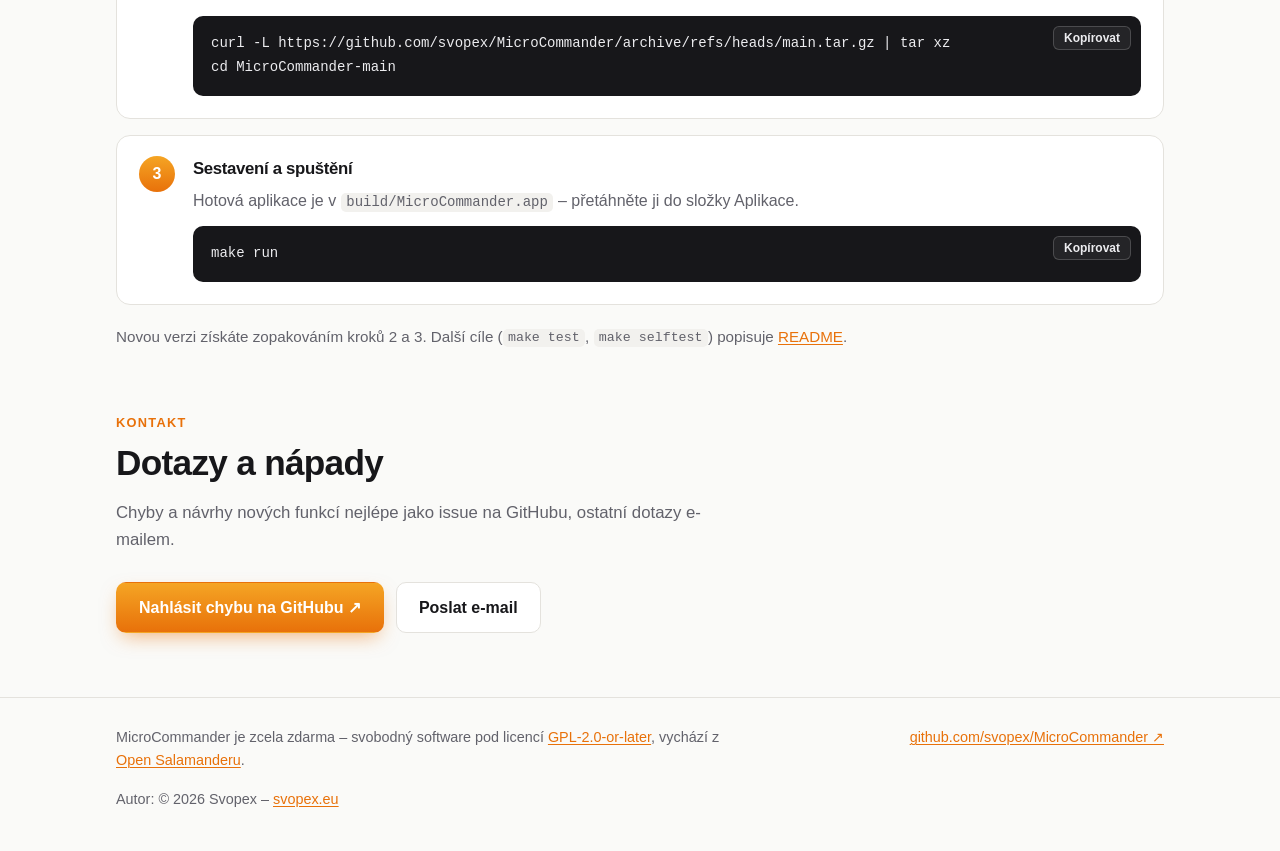
==== commit dafe9606: "Přidává angličtinu do aplikace i webu s volbou jazyka v Nastavení. Texty UI se překládají přes Local" ====
--- a/index.html
+++ b/index.html
@@ -5,13 +5,18 @@
   <meta name="viewport" content="width=device-width, initial-scale=1">
   <title>MicroCommander</title>
   <meta name="description" content="MicroCommander – zdarma dostupný dvoupanelový správce souborů pro macOS, přepis Open Salamanderu s jádrem v Rustu a nativním UI ve Swift/AppKit.">
+  <!-- Jazykové verze pro vyhledávače: česká je výchozí, anglická v en/ -->
+  <link rel="canonical" href="https://svopex.github.io/MicroCommander/">
+  <link rel="alternate" hreflang="cs" href="https://svopex.github.io/MicroCommander/">
+  <link rel="alternate" hreflang="en" href="https://svopex.github.io/MicroCommander/en/">
+  <link rel="alternate" hreflang="x-default" href="https://svopex.github.io/MicroCommander/">
   <link rel="icon" type="image/png" href="site/icon.png">
   <!-- ?v= obchází cache prohlížeče (GitHub Pages: max-age 10 min) – při změně souborů v site/ zvýšit -->
-  <link rel="stylesheet" href="site/style.css?v=2">
-  <script src="site/site.js?v=2" defer></script>
+  <link rel="stylesheet" href="site/style.css?v=3">
+  <script src="site/site.js?v=3" defer></script>
 </head>
 <body>
-  <!-- Horní navigace: logo a odkazy na sekce, GitHub v nové záložce -->
+  <!-- Horní navigace: logo a odkazy na sekce, GitHub v nové záložce, přepínač na anglickou verzi -->
   <nav class="nav">
     <div class="wrap nav-inner">
       <a class="brand" href="#top"><img src="site/icon.png" width="28" height="28" alt="">MicroCommander</a>
@@ -20,6 +25,7 @@
         <a class="wide-only" href="#stahnout">Stáhnout</a>
         <a class="wide-only" href="#kontakt">Kontakt</a>
         <a href="https://github.com/svopex/MicroCommander" target="_blank" rel="noopener">GitHub ↗</a>
+        <a class="nav-lang" href="en/" hreflang="en" lang="en" aria-label="English version" title="English version">EN</a>
       </div>
     </div>
   </nav>
@@ -240,7 +246,7 @@
 
     <!-- Kontakt: e-mail je v data-email obrácený a v base64, aby ho nenašli roboti;
          site/site.js ho složí až po kliknutí a rovnou otevře poštovního klienta.
-         Stejný řetězec je v app/Sources/About.swift (při změně upravit obojí). -->
+         Stejný řetězec je v en/index.html a app/Sources/About.swift (při změně upravit vše). -->
     <section class="wrap" id="kontakt">
       <p class="eyebrow">Kontakt</p>
       <h2>Dotazy a nápady</h2>
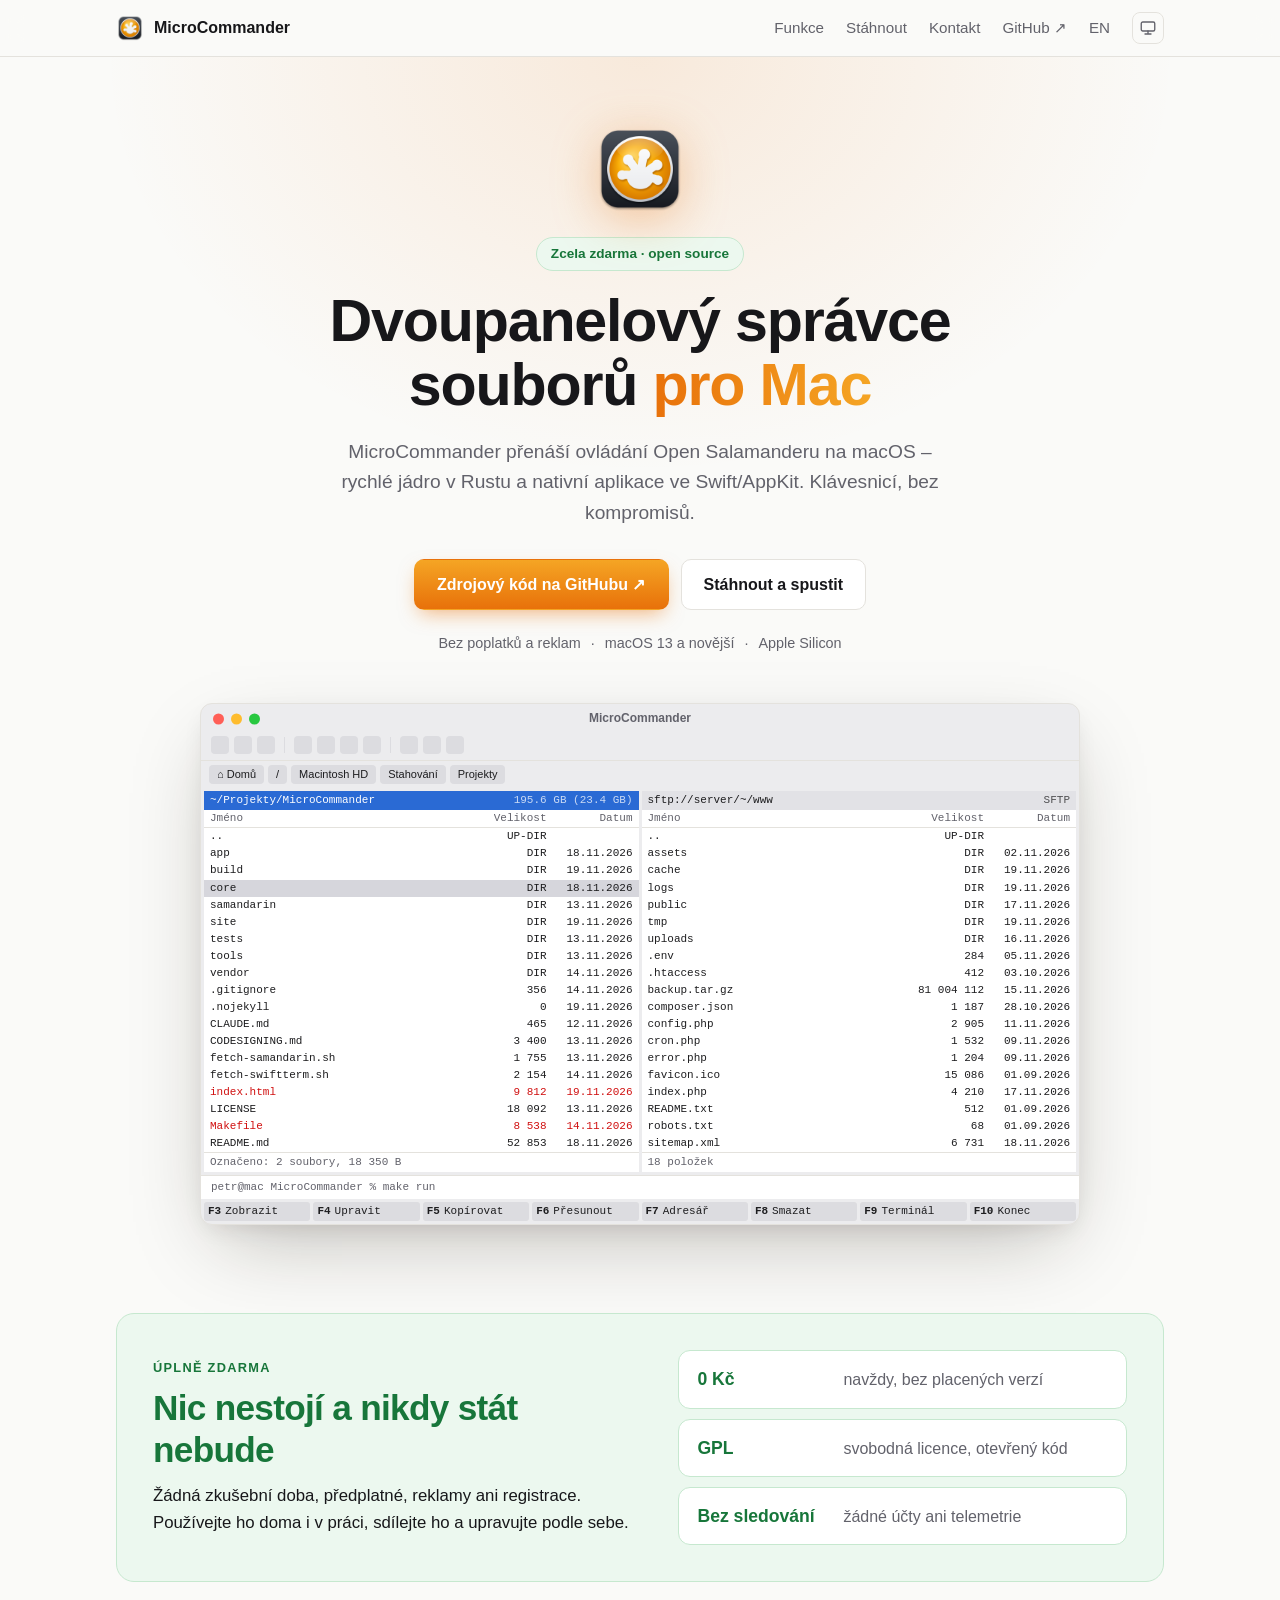
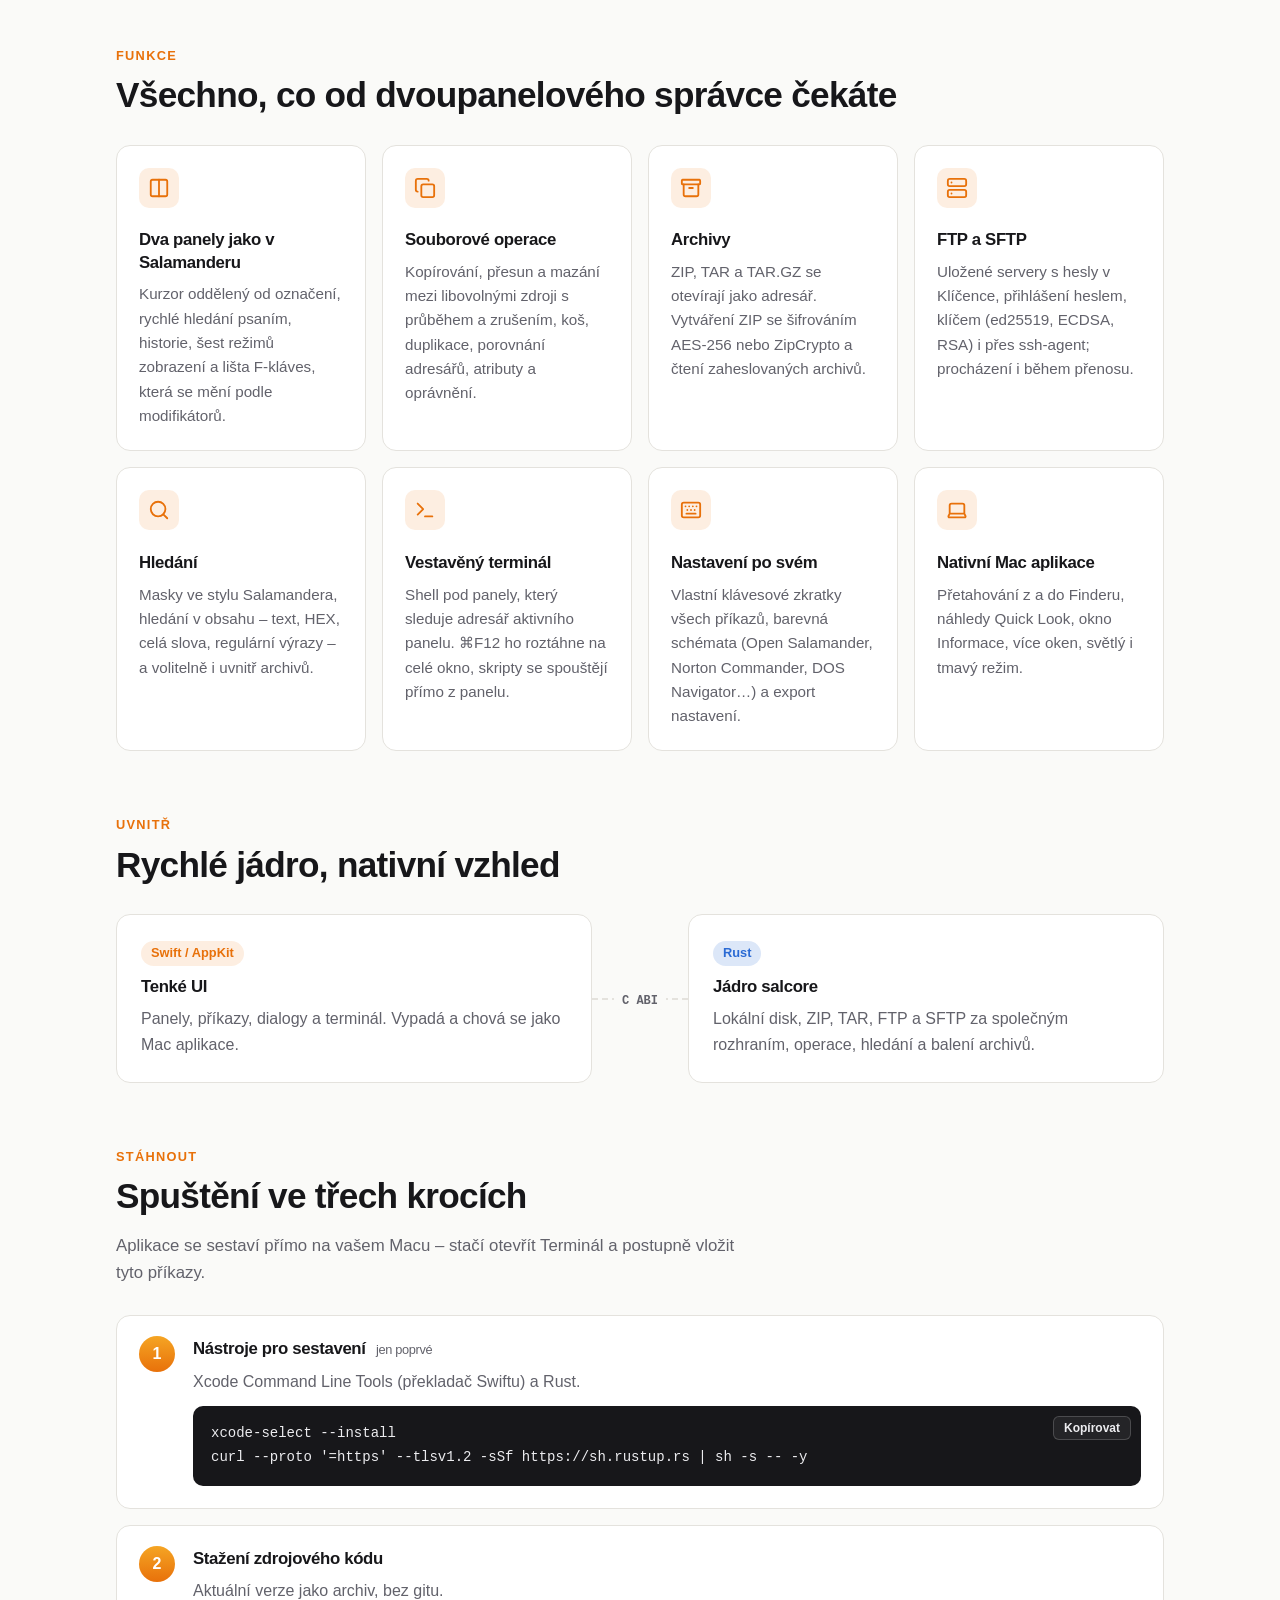
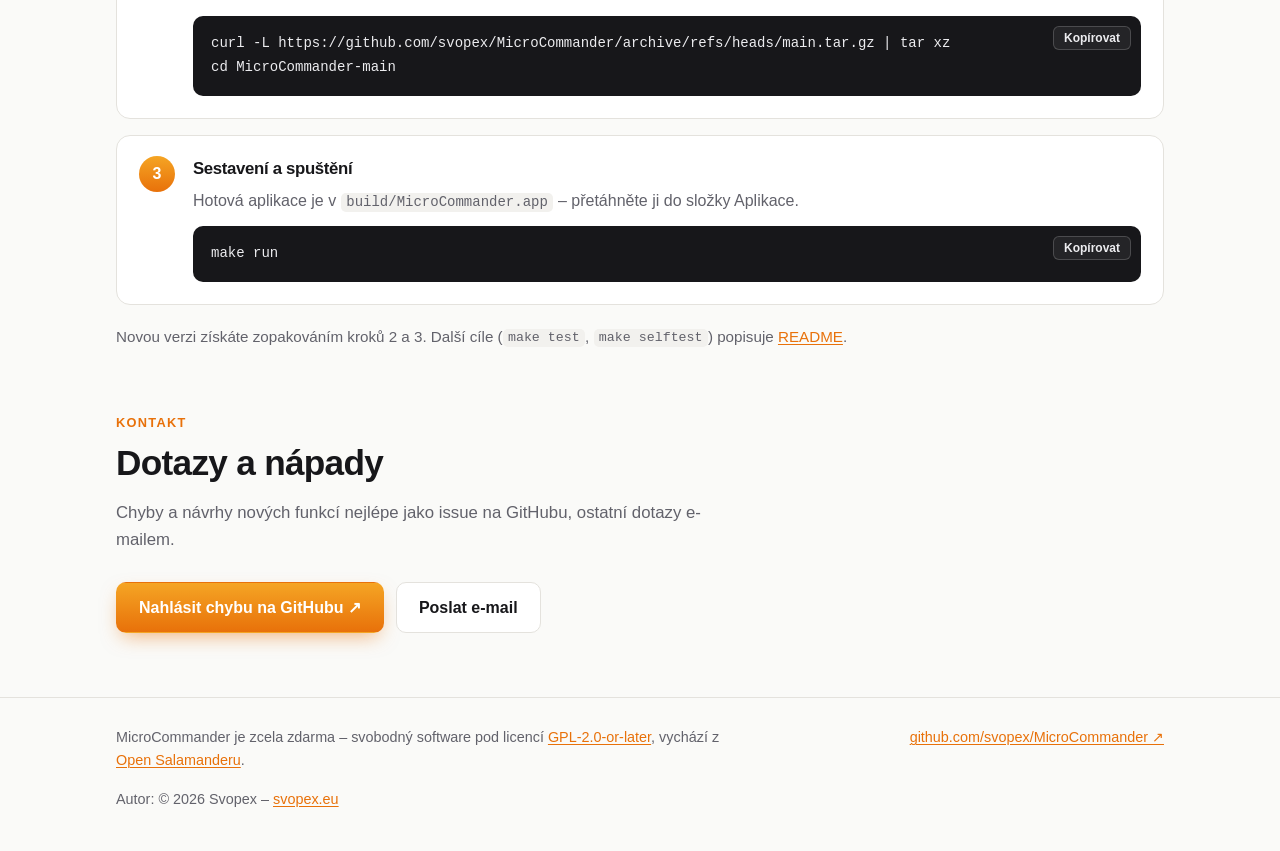
==== commit b419cd50: "Přidává na web přepínač motivu: podle systému, světlý a tmavý. Barvy webu jsou jako light-dark() a r" ====
--- a/index.html
+++ b/index.html
@@ -12,8 +12,10 @@
   <link rel="alternate" hreflang="x-default" href="https://svopex.github.io/MicroCommander/">
   <link rel="icon" type="image/png" href="site/icon.png">
   <!-- ?v= obchází cache prohlížeče (GitHub Pages: max-age 10 min) – při změně souborů v site/ zvýšit -->
-  <link rel="stylesheet" href="site/style.css?v=3">
-  <script src="site/site.js?v=3" defer></script>
+  <!-- theme.js bez defer: uložený motiv se nastaví ještě před vykreslením stránky -->
+  <script src="site/theme.js?v=4"></script>
+  <link rel="stylesheet" href="site/style.css?v=4">
+  <script src="site/site.js?v=4" defer></script>
 </head>
 <body>
   <!-- Horní navigace: logo a odkazy na sekce, GitHub v nové záložce, přepínač na anglickou verzi -->
@@ -26,6 +28,12 @@
         <a class="wide-only" href="#kontakt">Kontakt</a>
         <a href="https://github.com/svopex/MicroCommander" target="_blank" rel="noopener">GitHub ↗</a>
         <a class="nav-lang" href="en/" hreflang="en" lang="en" aria-label="English version" title="English version">EN</a>
+        <!-- Přepínač motivu: podle systému / světlý / tmavý (site/theme.js) -->
+        <button class="theme-toggle" type="button" data-mode="auto" aria-label="Motiv: podle systému (klik přepne)" title="Motiv: podle systému (klik přepne)">
+          <svg class="theme-icon theme-icon-auto" viewBox="0 0 24 24" aria-hidden="true"><rect x="3" y="4" width="18" height="12" rx="2"/><path d="M8 20h8M12 16v4"/></svg>
+          <svg class="theme-icon theme-icon-light" viewBox="0 0 24 24" aria-hidden="true"><circle cx="12" cy="12" r="4"/><path d="M12 2v2M12 20v2M4.9 4.9l1.4 1.4M17.7 17.7l1.4 1.4M2 12h2M20 12h2M4.9 19.1l1.4-1.4M17.7 6.3l1.4-1.4"/></svg>
+          <svg class="theme-icon theme-icon-dark" viewBox="0 0 24 24" aria-hidden="true"><path d="M20 14.5A8 8 0 1 1 9.5 4a6.5 6.5 0 0 0 10.5 10.5z"/></svg>
+        </button>
       </div>
     </div>
   </nav>
--- a/site/style.css
+++ b/site/style.css
@@ -1,63 +1,45 @@
 /* Styly webové stránky projektu (index.html v kořeni repozitáře). */
 
-/* Barevné tokeny – světlý režim; oranžová odpovídá ikoně aplikace */
+/* Barevné tokeny – každá barva jako light-dark(světlá, tmavá); oranžová odpovídá
+   ikoně aplikace. Bez ruční volby platí motiv prohlížeče / systému (color-scheme:
+   light dark), přepínač v navigaci nastaví data-theme (site/theme.js). */
 :root {
+  color-scheme: light dark;
   --sans: -apple-system, BlinkMacSystemFont, "Segoe UI", Roboto, sans-serif;
   --mono: ui-monospace, "SF Mono", Menlo, monospace;
-  --bg: #fafaf8;
-  --surface: #ffffff;
-  --surface-2: #f2f1ee;
-  --text: #17171a;
-  --muted: #62626b;
-  --line: #e4e2dd;
-  --accent: #e8710a;
-  --accent-2: #f5a524;
-  --accent-text: #ffffff;
-  --accent-soft: rgba(232, 113, 10, 0.12);
-  --free-bg: #ecf8ef;
-  --free-line: #c6e8cf;
-  --free-text: #17763a;
-  --code-bg: #17171a;
+  --bg: light-dark(#fafaf8, #111113);
+  --surface: light-dark(#ffffff, #1a1a1d);
+  --surface-2: light-dark(#f2f1ee, #222226);
+  --text: light-dark(#17171a, #ededf0);
+  --muted: light-dark(#62626b, #a1a1aa);
+  --line: light-dark(#e4e2dd, #2c2c31);
+  --accent: light-dark(#e8710a, #ff8a2a);
+  --accent-2: light-dark(#f5a524, #ffb547);
+  --accent-text: light-dark(#ffffff, #1a1007);
+  --accent-soft: light-dark(rgba(232, 113, 10, 0.12), rgba(255, 138, 42, 0.14));
+  --free-bg: light-dark(#ecf8ef, #132219);
+  --free-line: light-dark(#c6e8cf, #23452e);
+  --free-text: light-dark(#17763a, #70dc8f);
+  --code-bg: light-dark(#17171a, #0b0b0d);
   --code-text: #ececef;
-  --app-chrome: #ececee;
-  --app-chrome-2: #dcdce0;
-  --panel-bg: #ffffff;
-  --panel-text: #1d1d1f;
-  --panel-path: #2a6ad4;
-  --panel-path-off: #e2e2e6;
-  --marked: #d01010;
-  --cursor: #d6d6dc;
-  --shadow: 0 30px 80px -20px rgba(30, 20, 10, 0.28), 0 8px 24px -8px rgba(30, 20, 10, 0.12);
-}
-
-/* Tmavý režim podle systému */
-@media (prefers-color-scheme: dark) {
-  :root {
-    --bg: #111113;
-    --surface: #1a1a1d;
-    --surface-2: #222226;
-    --text: #ededf0;
-    --muted: #a1a1aa;
-    --line: #2c2c31;
-    --accent: #ff8a2a;
-    --accent-2: #ffb547;
-    --accent-text: #1a1007;
-    --accent-soft: rgba(255, 138, 42, 0.14);
-    --free-bg: #132219;
-    --free-line: #23452e;
-    --free-text: #70dc8f;
-    --code-bg: #0b0b0d;
-    --code-text: #ececef;
-    --app-chrome: #2a2a2e;
-    --app-chrome-2: #3a3a3f;
-    --panel-bg: #1c1c1f;
-    --panel-text: #e6e6ea;
-    --panel-path: #2f62ad;
-    --panel-path-off: #303035;
-    --marked: #ff5c5c;
-    --cursor: #3a3a40;
-    --shadow: 0 30px 80px -20px rgba(0, 0, 0, 0.7), 0 8px 24px -8px rgba(0, 0, 0, 0.5);
-  }
+  --app-chrome: light-dark(#ececee, #2a2a2e);
+  --app-chrome-2: light-dark(#dcdce0, #3a3a3f);
+  --panel-bg: light-dark(#ffffff, #1c1c1f);
+  --panel-text: light-dark(#1d1d1f, #e6e6ea);
+  --panel-path: light-dark(#2a6ad4, #2f62ad);
+  --panel-path-off: light-dark(#e2e2e6, #303035);
+  --marked: light-dark(#d01010, #ff5c5c);
+  --cursor: light-dark(#d6d6dc, #3a3a40);
+  --shadow: 0 30px 80px -20px light-dark(rgba(30, 20, 10, 0.28), rgba(0, 0, 0, 0.7)),
+    0 8px 24px -8px light-dark(rgba(30, 20, 10, 0.12), rgba(0, 0, 0, 0.5));
+}
+
+:root[data-theme="light"] {
+  color-scheme: light;
+}
+
+:root[data-theme="dark"] {
+  color-scheme: dark;
 }
 
 /* Základ stránky */
@@ -133,11 +115,43 @@
   text-decoration: none;
 }
 
-.nav-links { display: flex; gap: 22px; }
+.nav-links { display: flex; align-items: center; gap: 22px; }
 
 .nav-links a { color: var(--muted); text-decoration: none; font-size: 0.95rem; }
 
 .nav-links a:hover { color: var(--text); }
+
+/* Přepínač motivu: podle systému → světlý → tmavý; ikona podle aktuálního režimu */
+.theme-toggle {
+  display: inline-flex;
+  align-items: center;
+  justify-content: center;
+  width: 32px;
+  height: 32px;
+  padding: 0;
+  border: 1px solid var(--line);
+  border-radius: 8px;
+  background: transparent;
+  color: var(--muted);
+  cursor: pointer;
+}
+
+.theme-toggle:hover { color: var(--text); border-color: var(--muted); }
+
+.theme-icon {
+  display: none;
+  width: 18px;
+  height: 18px;
+  fill: none;
+  stroke: currentColor;
+  stroke-width: 1.8;
+  stroke-linecap: round;
+  stroke-linejoin: round;
+}
+
+.theme-toggle[data-mode="auto"] .theme-icon-auto,
+.theme-toggle[data-mode="light"] .theme-icon-light,
+.theme-toggle[data-mode="dark"] .theme-icon-dark { display: block; }
 
 /* Úvod: text na střed, pod ním ukázka okna, v pozadí oranžová záře */
 .hero {
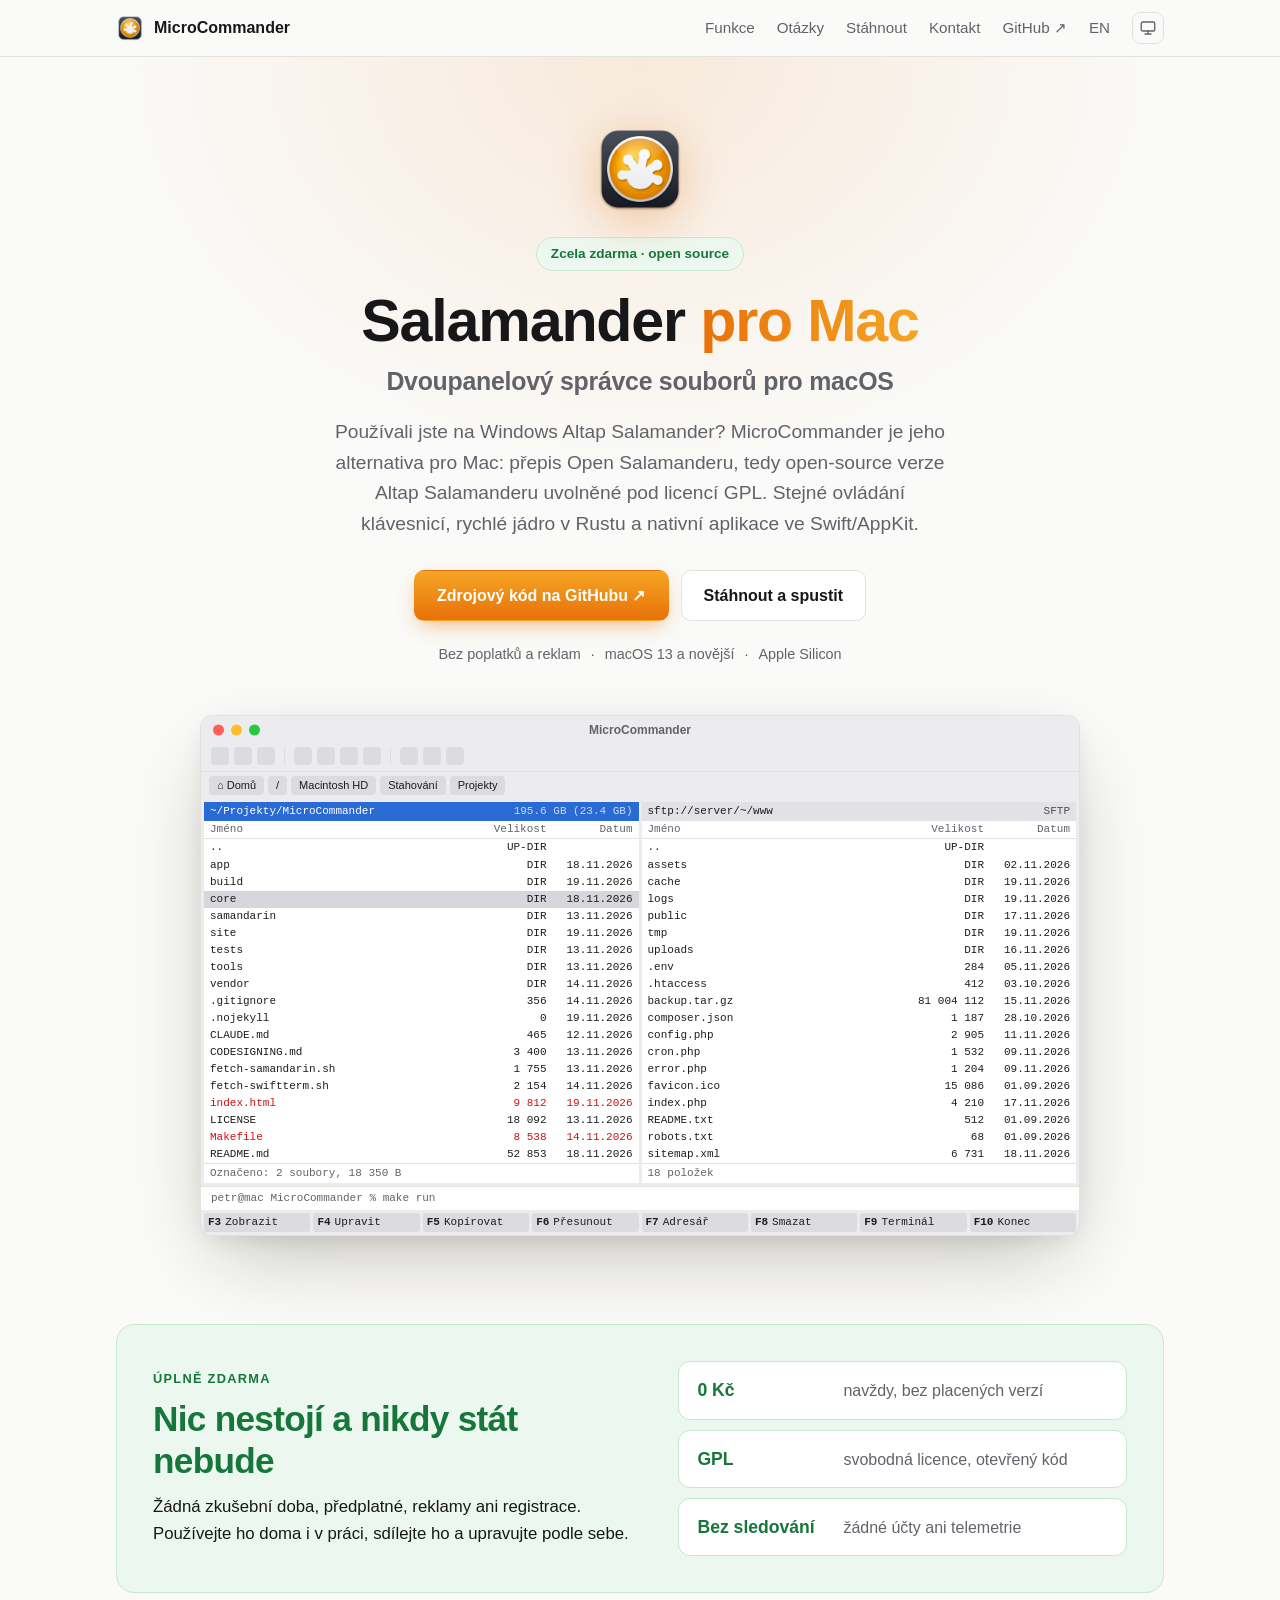
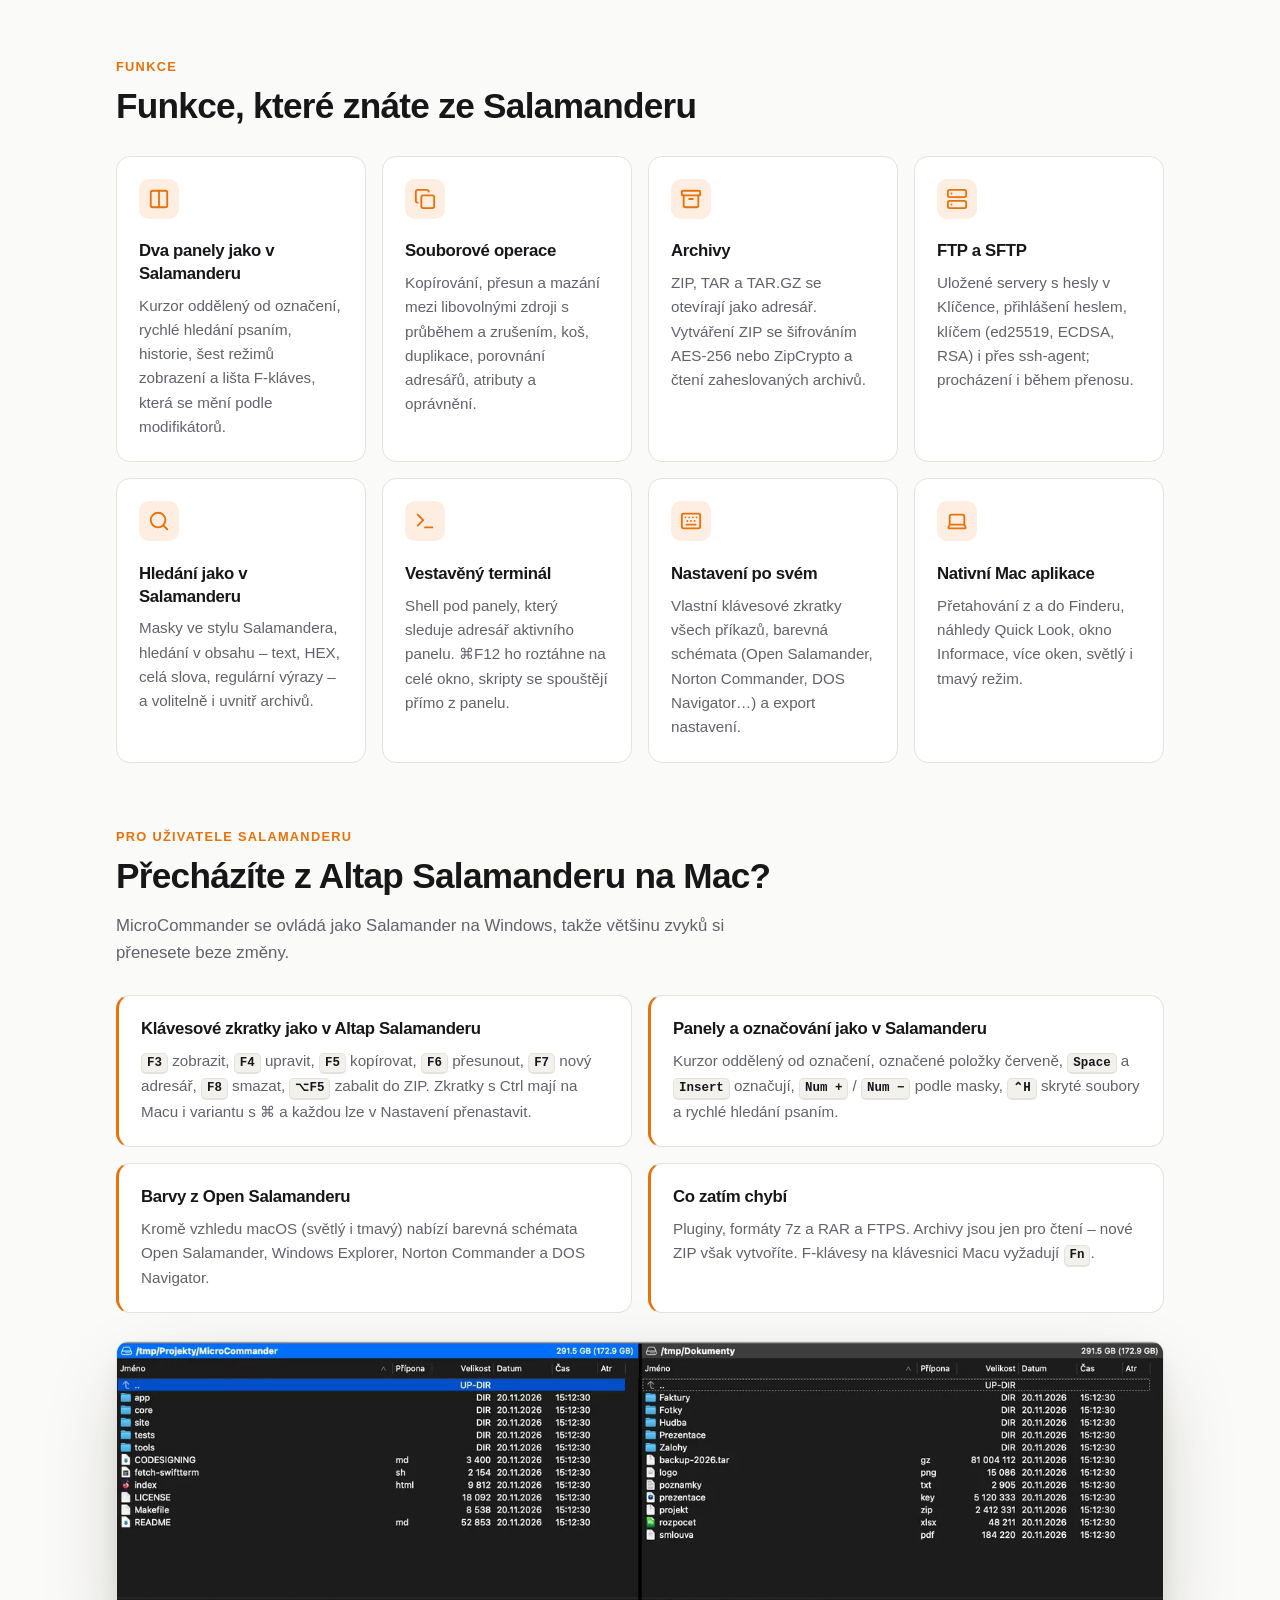
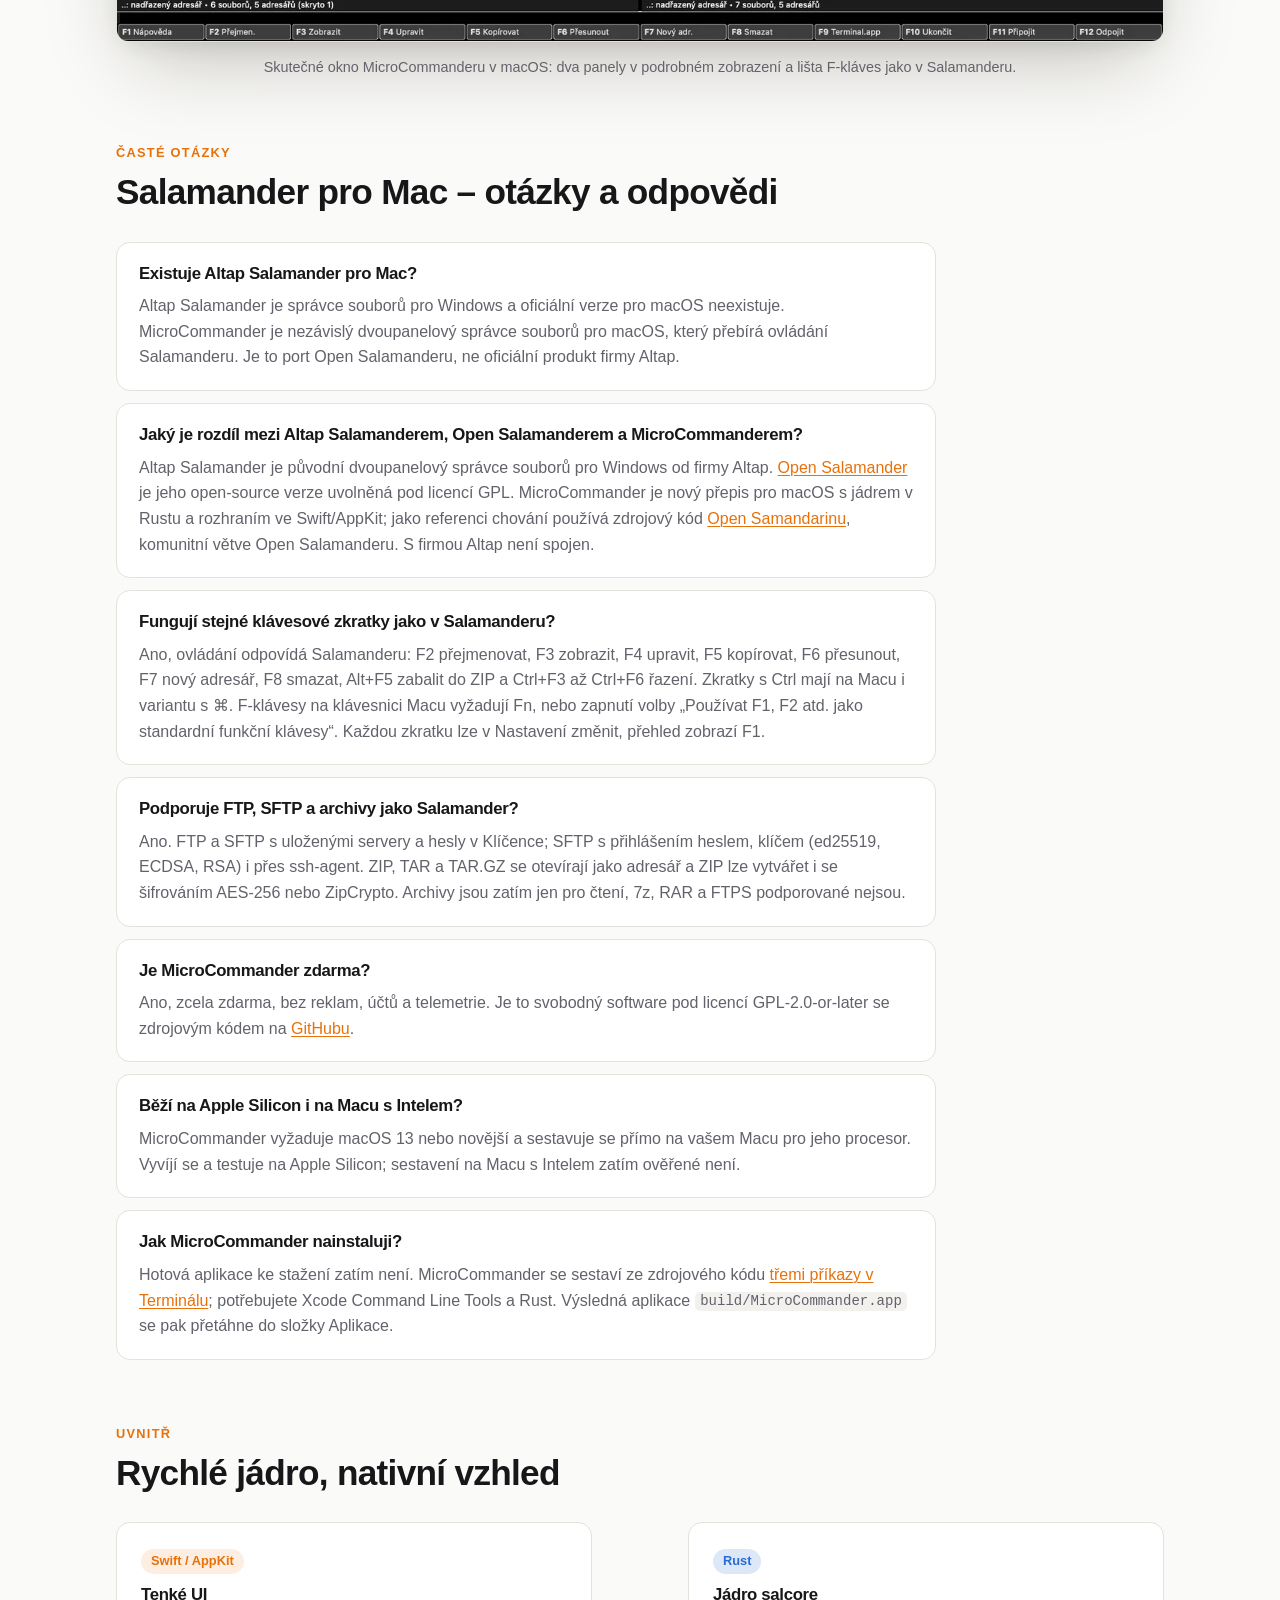
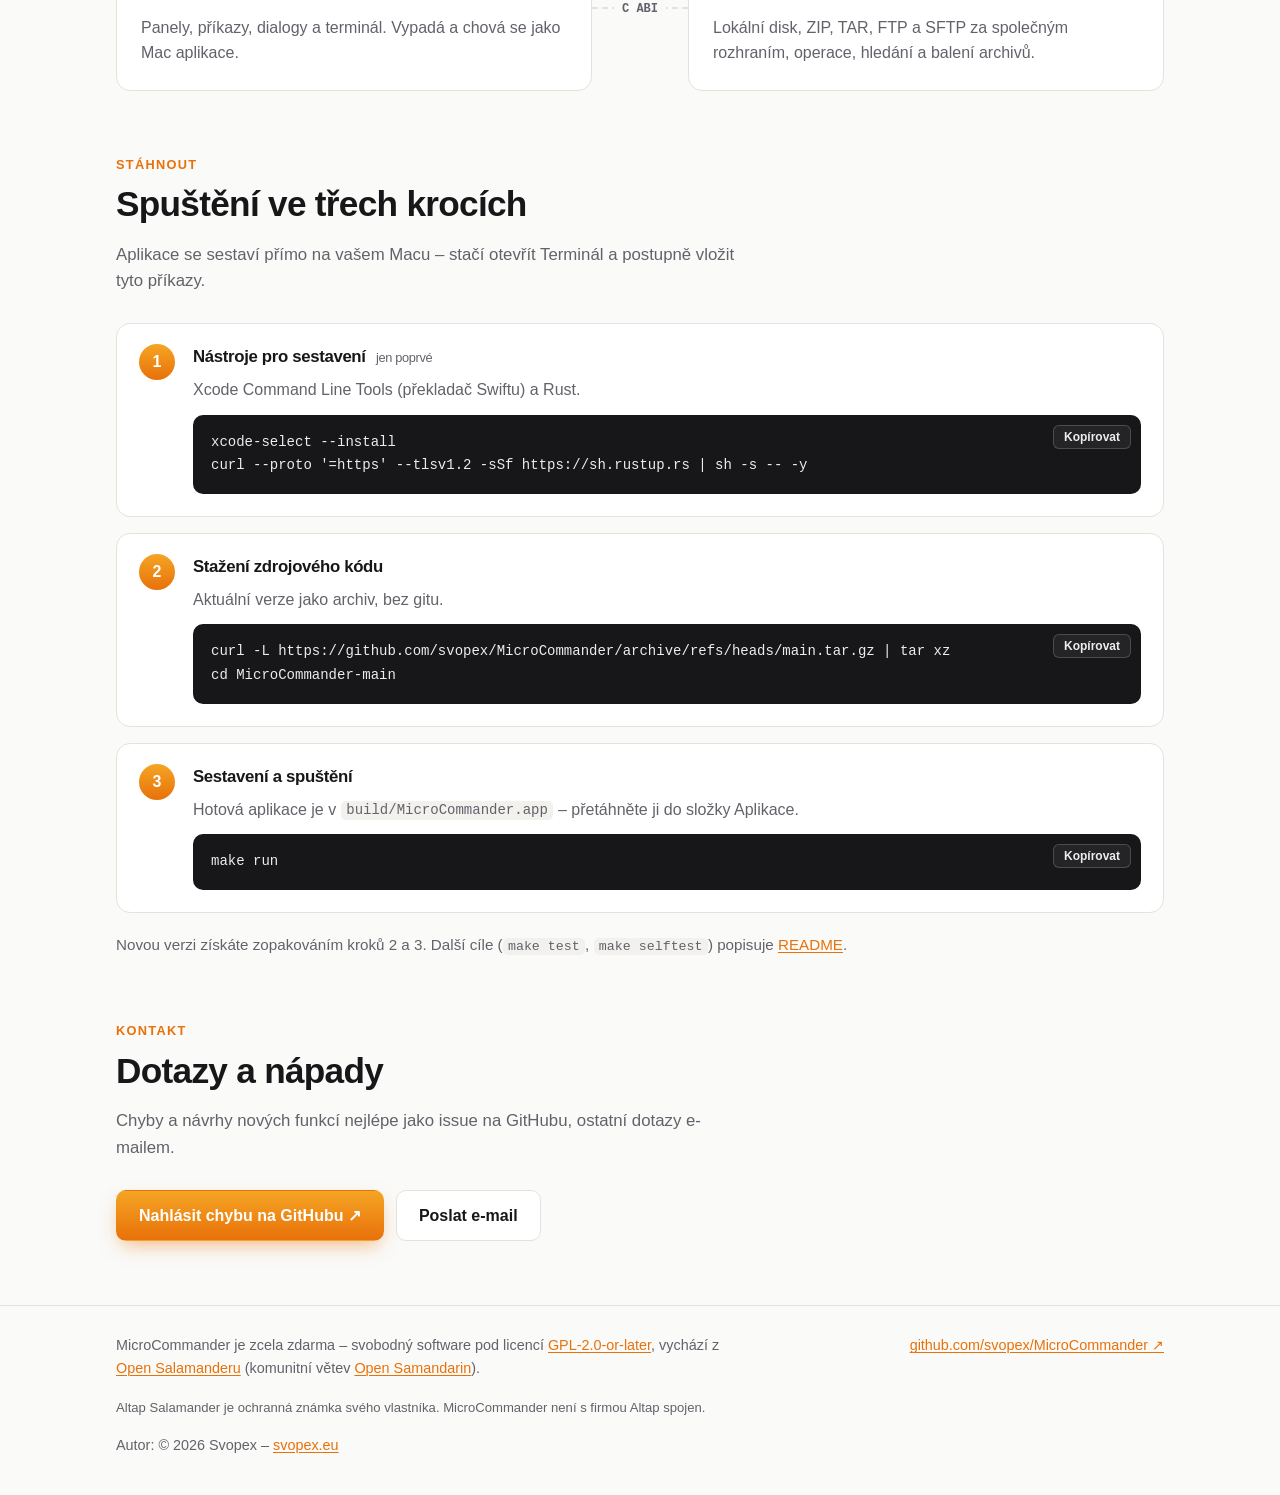
==== commit 46163695: "Optimalizuje web pro SEO: Salamander pro Mac, sekce pro uživatele Salamanderu, FAQ, JSON-LD, sitemap" ====
--- a/index.html
+++ b/index.html
@@ -3,19 +3,157 @@
 <head>
   <meta charset="utf-8">
   <meta name="viewport" content="width=device-width, initial-scale=1">
-  <title>MicroCommander</title>
-  <meta name="description" content="MicroCommander – zdarma dostupný dvoupanelový správce souborů pro macOS, přepis Open Salamanderu s jádrem v Rustu a nativním UI ve Swift/AppKit.">
+  <title>MicroCommander – Salamander pro Mac (Open Salamander pro macOS)</title>
+  <meta name="description" content="Salamander pro Mac zdarma: dvoupanelový správce souborů pro macOS, port Open Salamanderu a alternativa k Altap Salamanderu. FTP, SFTP, ZIP, F-klávesy.">
+  <meta name="author" content="Svopex">
   <!-- Jazykové verze pro vyhledávače: česká je výchozí, anglická v en/ -->
   <link rel="canonical" href="https://svopex.github.io/MicroCommander/">
   <link rel="alternate" hreflang="cs" href="https://svopex.github.io/MicroCommander/">
   <link rel="alternate" hreflang="en" href="https://svopex.github.io/MicroCommander/en/">
   <link rel="alternate" hreflang="x-default" href="https://svopex.github.io/MicroCommander/">
+  <!-- Stručný popis projektu pro jazykové modely (formát llmstxt.org) -->
+  <link rel="help" type="text/markdown" href="https://svopex.github.io/MicroCommander/llms.txt" title="llms.txt">
   <link rel="icon" type="image/png" href="site/icon.png">
+  <!-- Ověření vlastnictví webu pro nástroje vyhledávačů. Po získání kódu odkomentovat
+       příslušný řádek a místo KOD vložit hodnotu content z daného nástroje
+       (stačí tady – en/ patří do stejné služby):
+       Google Search Console › Přidat službu › Předpona adresy URL › Značka HTML:
+         <meta name="google-site-verification" content="KOD">
+       Seznam Webmaster (search.seznam.cz/webmaster) › Přidat web › Ověření meta značkou:
+         <meta name="seznam-wmt" content="KOD">
+       Bing Webmaster Tools › Přidat web › Značka HTML Meta:
+         <meta name="msvalidate.01" content="KOD">
+  -->
+  <!-- Náhled při sdílení (Open Graph pro Facebook, LinkedIn, Slack…; Twitter/X karta) -->
+  <meta property="og:type" content="website">
+  <meta property="og:site_name" content="MicroCommander">
+  <meta property="og:title" content="MicroCommander – Salamander pro Mac (Open Salamander pro macOS)">
+  <meta property="og:description" content="Dvoupanelový správce souborů pro macOS ovládaný jako Salamander. Port Open Salamanderu, alternativa k Altap Salamanderu – zdarma a open source.">
+  <meta property="og:url" content="https://svopex.github.io/MicroCommander/">
+  <meta property="og:image" content="https://svopex.github.io/MicroCommander/site/og-image.png">
+  <meta property="og:image:type" content="image/png">
+  <meta property="og:image:width" content="1200">
+  <meta property="og:image:height" content="630">
+  <meta property="og:image:alt" content="MicroCommander – Salamander pro macOS, dvoupanelové okno s lištou F-kláves">
+  <meta property="og:locale" content="cs_CZ">
+  <meta property="og:locale:alternate" content="en_US">
+  <meta name="twitter:card" content="summary_large_image">
+  <meta name="twitter:title" content="MicroCommander – Salamander pro Mac (Open Salamander pro macOS)">
+  <meta name="twitter:description" content="Dvoupanelový správce souborů pro macOS ovládaný jako Salamander. Port Open Salamanderu, alternativa k Altap Salamanderu – zdarma a open source.">
+  <meta name="twitter:image" content="https://svopex.github.io/MicroCommander/site/og-image.png">
+  <meta name="twitter:image:alt" content="MicroCommander – Salamander pro macOS, dvoupanelové okno s lištou F-kláves">
   <!-- ?v= obchází cache prohlížeče (GitHub Pages: max-age 10 min) – při změně souborů v site/ zvýšit -->
   <!-- theme.js bez defer: uložený motiv se nastaví ještě před vykreslením stránky -->
-  <script src="site/theme.js?v=4"></script>
-  <link rel="stylesheet" href="site/style.css?v=4">
-  <script src="site/site.js?v=4" defer></script>
+  <script src="site/theme.js?v=5"></script>
+  <link rel="stylesheet" href="site/style.css?v=5">
+  <script src="site/site.js?v=5" defer></script>
+  <!-- Strukturovaná data pro vyhledávače (schema.org, JSON-LD – data, ne skript):
+       aplikace a její zdrojový kód. Údaje drží shodně s en/index.html. -->
+  <script type="application/ld+json">
+  {
+    "@context": "https://schema.org",
+    "@type": ["SoftwareApplication", "SoftwareSourceCode"],
+    "@id": "https://svopex.github.io/MicroCommander/#app",
+    "name": "MicroCommander",
+    "alternateName": ["Salamander pro Mac", "Open Salamander for macOS"],
+    "description": "Dvoupanelový správce souborů pro macOS ovládaný jako Salamander: port Open Salamanderu s jádrem v Rustu a nativním rozhraním ve Swift/AppKit. Alternativa k Altap Salamanderu pro Mac, zdarma a open source.",
+    "inLanguage": "cs",
+    "url": "https://svopex.github.io/MicroCommander/",
+    "image": "https://svopex.github.io/MicroCommander/site/og-image.png",
+    "screenshot": "https://svopex.github.io/MicroCommander/site/screenshot-cs.webp",
+    "operatingSystem": "macOS 13+",
+    "applicationCategory": "UtilitiesApplication",
+    "applicationSubCategory": "Správce souborů",
+    "softwareVersion": "0.1.0",
+    "isAccessibleForFree": true,
+    "offers": {
+      "@type": "Offer",
+      "price": "0",
+      "priceCurrency": "CZK"
+    },
+    "license": "https://spdx.org/licenses/GPL-2.0-or-later.html",
+    "downloadUrl": "https://github.com/svopex/MicroCommander/archive/refs/heads/main.tar.gz",
+    "installUrl": "https://svopex.github.io/MicroCommander/#stahnout",
+    "codeRepository": "https://github.com/svopex/MicroCommander",
+    "programmingLanguage": ["Rust", "Swift"],
+    "isBasedOn": {
+      "@type": "SoftwareSourceCode",
+      "name": "Open Salamander",
+      "codeRepository": "https://github.com/OpenSalamander/salamander"
+    },
+    "author": {
+      "@type": "Person",
+      "name": "Svopex",
+      "url": "https://svopex.eu"
+    }
+  }
+  </script>
+  <!-- Strukturovaná data sekce Časté otázky: texty musí odpovídat viditelným
+       odpovědím v sekci #faq (při úpravě změnit obojí) -->
+  <script type="application/ld+json">
+  {
+    "@context": "https://schema.org",
+    "@type": "FAQPage",
+    "mainEntity": [
+      {
+        "@type": "Question",
+        "name": "Existuje Altap Salamander pro Mac?",
+        "acceptedAnswer": {
+          "@type": "Answer",
+          "text": "Altap Salamander je správce souborů pro Windows a oficiální verze pro macOS neexistuje. MicroCommander je nezávislý dvoupanelový správce souborů pro macOS, který přebírá ovládání Salamanderu. Je to port Open Salamanderu, ne oficiální produkt firmy Altap."
+        }
+      },
+      {
+        "@type": "Question",
+        "name": "Jaký je rozdíl mezi Altap Salamanderem, Open Salamanderem a MicroCommanderem?",
+        "acceptedAnswer": {
+          "@type": "Answer",
+          "text": "Altap Salamander je původní dvoupanelový správce souborů pro Windows od firmy Altap. Open Salamander je jeho open-source verze uvolněná pod licencí GPL. MicroCommander je nový přepis pro macOS s jádrem v Rustu a rozhraním ve Swift/AppKit; jako referenci chování používá zdrojový kód Open Samandarinu, komunitní větve Open Salamanderu. S firmou Altap není spojen."
+        }
+      },
+      {
+        "@type": "Question",
+        "name": "Fungují stejné klávesové zkratky jako v Salamanderu?",
+        "acceptedAnswer": {
+          "@type": "Answer",
+          "text": "Ano, ovládání odpovídá Salamanderu: F2 přejmenovat, F3 zobrazit, F4 upravit, F5 kopírovat, F6 přesunout, F7 nový adresář, F8 smazat, Alt+F5 zabalit do ZIP a Ctrl+F3 až Ctrl+F6 řazení. Zkratky s Ctrl mají na Macu i variantu s ⌘. F-klávesy na klávesnici Macu vyžadují Fn, nebo zapnutí volby „Používat F1, F2 atd. jako standardní funkční klávesy“. Každou zkratku lze v Nastavení změnit, přehled zobrazí F1."
+        }
+      },
+      {
+        "@type": "Question",
+        "name": "Podporuje FTP, SFTP a archivy jako Salamander?",
+        "acceptedAnswer": {
+          "@type": "Answer",
+          "text": "Ano. FTP a SFTP s uloženými servery a hesly v Klíčence; SFTP s přihlášením heslem, klíčem (ed25519, ECDSA, RSA) i přes ssh-agent. ZIP, TAR a TAR.GZ se otevírají jako adresář a ZIP lze vytvářet i se šifrováním AES-256 nebo ZipCrypto. Archivy jsou zatím jen pro čtení, 7z, RAR a FTPS podporované nejsou."
+        }
+      },
+      {
+        "@type": "Question",
+        "name": "Je MicroCommander zdarma?",
+        "acceptedAnswer": {
+          "@type": "Answer",
+          "text": "Ano, zcela zdarma, bez reklam, účtů a telemetrie. Je to svobodný software pod licencí GPL-2.0-or-later se zdrojovým kódem na GitHubu."
+        }
+      },
+      {
+        "@type": "Question",
+        "name": "Běží na Apple Silicon i na Macu s Intelem?",
+        "acceptedAnswer": {
+          "@type": "Answer",
+          "text": "MicroCommander vyžaduje macOS 13 nebo novější a sestavuje se přímo na vašem Macu pro jeho procesor. Vyvíjí se a testuje na Apple Silicon; sestavení na Macu s Intelem zatím ověřené není."
+        }
+      },
+      {
+        "@type": "Question",
+        "name": "Jak MicroCommander nainstaluji?",
+        "acceptedAnswer": {
+          "@type": "Answer",
+          "text": "Hotová aplikace ke stažení zatím není. MicroCommander se sestaví ze zdrojového kódu třemi příkazy v Terminálu; potřebujete Xcode Command Line Tools a Rust. Výsledná aplikace build/MicroCommander.app se pak přetáhne do složky Aplikace."
+        }
+      }
+    ]
+  }
+  </script>
 </head>
 <body>
   <!-- Horní navigace: logo a odkazy na sekce, GitHub v nové záložce, přepínač na anglickou verzi -->
@@ -24,6 +162,7 @@
       <a class="brand" href="#top"><img src="site/icon.png" width="28" height="28" alt="">MicroCommander</a>
       <div class="nav-links">
         <a class="wide-only" href="#funkce">Funkce</a>
+        <a class="wide-only" href="#faq">Otázky</a>
         <a class="wide-only" href="#stahnout">Stáhnout</a>
         <a class="wide-only" href="#kontakt">Kontakt</a>
         <a href="https://github.com/svopex/MicroCommander" target="_blank" rel="noopener">GitHub ↗</a>
@@ -42,11 +181,14 @@
   <header class="hero" id="top">
     <div class="wrap">
       <div class="hero-text">
-        <img class="hero-icon" src="site/icon.png" width="96" height="96" alt="Ikona MicroCommanderu">
+        <img class="hero-icon" src="site/icon.png" width="96" height="96" alt="MicroCommander – ikona správce souborů pro Mac">
         <p class="badge">Zcela zdarma · open source</p>
-        <h1>Dvoupanelový správce souborů <span class="accent">pro Mac</span></h1>
-        <p class="lead">MicroCommander přenáší ovládání Open Salamanderu na macOS – rychlé
-          jádro v Rustu a nativní aplikace ve Swift/AppKit. Klávesnicí, bez kompromisů.</p>
+        <!-- H1 odpovídá hlavnímu dotazu „Salamander pro Mac“; druhý řádek je menší (.h1-sub) -->
+        <h1>Salamander <span class="accent">pro Mac</span> <span class="h1-sub">Dvoupanelový správce souborů pro macOS</span></h1>
+        <p class="lead">Používali jste na Windows Altap Salamander? MicroCommander je jeho
+          alternativa pro Mac: přepis Open Salamanderu, tedy open-source verze Altap Salamanderu
+          uvolněné pod licencí GPL. Stejné ovládání klávesnicí, rychlé jádro v Rustu a nativní
+          aplikace ve Swift/AppKit.</p>
         <div class="actions">
           <a class="button primary" href="https://github.com/svopex/MicroCommander" target="_blank" rel="noopener">Zdrojový kód na GitHubu ↗</a>
           <a class="button" href="#stahnout">Stáhnout a spustit</a>
@@ -148,7 +290,7 @@
     <!-- Přehled hlavních funkcí s ikonami -->
     <section class="wrap" id="funkce">
       <p class="eyebrow">Funkce</p>
-      <h2>Všechno, co od dvoupanelového správce čekáte</h2>
+      <h2>Funkce, které znáte ze Salamanderu</h2>
       <div class="grid">
         <article class="card">
           <svg viewBox="0 0 24 24"><rect width="18" height="18" x="3" y="3" rx="2"/><path d="M12 3v18"/></svg>
@@ -176,7 +318,7 @@
         </article>
         <article class="card">
           <svg viewBox="0 0 24 24"><circle cx="11" cy="11" r="8"/><path d="m21 21-4.3-4.3"/></svg>
-          <h3>Hledání</h3>
+          <h3>Hledání jako v Salamanderu</h3>
           <p>Masky ve stylu Salamandera, hledání v obsahu – text, HEX, celá slova,
             regulární výrazy – a volitelně i uvnitř archivů.</p>
         </article>
@@ -197,6 +339,106 @@
           <h3>Nativní Mac aplikace</h3>
           <p>Přetahování z a do Finderu, náhledy Quick Look, okno Informace, více oken,
             světlý i tmavý režim.</p>
+        </article>
+      </div>
+    </section>
+
+    <!-- Pro uživatele Salamanderu: co si z Windows přenesou, skutečný screenshot
+         a poctivý přehled toho, co zatím chybí (podle README, sekce Ovládání a omezení) -->
+    <section class="wrap" id="salamander">
+      <p class="eyebrow">Pro uživatele Salamanderu</p>
+      <h2>Přecházíte z Altap Salamanderu na Mac?</h2>
+      <p class="section-lead">MicroCommander se ovládá jako Salamander na Windows, takže
+        většinu zvyků si přenesete beze změny.</p>
+      <div class="switch-grid">
+        <article class="switch-item">
+          <h3>Klávesové zkratky jako v Altap Salamanderu</h3>
+          <p><kbd>F3</kbd> zobrazit, <kbd>F4</kbd> upravit, <kbd>F5</kbd> kopírovat,
+            <kbd>F6</kbd> přesunout, <kbd>F7</kbd> nový adresář, <kbd>F8</kbd> smazat,
+            <kbd>⌥F5</kbd> zabalit do ZIP. Zkratky s Ctrl mají na Macu i variantu s ⌘
+            a každou lze v Nastavení přenastavit.</p>
+        </article>
+        <article class="switch-item">
+          <h3>Panely a označování jako v Salamanderu</h3>
+          <p>Kurzor oddělený od označení, označené položky červeně, <kbd>Space</kbd>
+            a <kbd>Insert</kbd> označují, <kbd>Num +</kbd> / <kbd>Num −</kbd> podle masky,
+            <kbd>⌃H</kbd> skryté soubory a rychlé hledání psaním.</p>
+        </article>
+        <article class="switch-item">
+          <h3>Barvy z Open Salamanderu</h3>
+          <p>Kromě vzhledu macOS (světlý i tmavý) nabízí barevná schémata Open Salamander,
+            Windows Explorer, Norton Commander a DOS Navigator.</p>
+        </article>
+        <article class="switch-item">
+          <h3>Co zatím chybí</h3>
+          <p>Pluginy, formáty 7z a RAR a FTPS. Archivy jsou jen pro čtení – nové ZIP
+            však vytvoříte. F-klávesy na klávesnici Macu vyžadují <kbd>Fn</kbd>.</p>
+        </article>
+      </div>
+      <!-- Skutečný snímek okna aplikace (SAL_SNAPSHOT); lazy – je až pod úvodem -->
+      <figure class="shot">
+        <img src="site/screenshot-cs.webp" width="1400" height="400" loading="lazy" decoding="async"
+          alt="MicroCommander – Salamander pro macOS, dvoupanelové okno se seznamy souborů a lištou F-kláves">
+        <figcaption>Skutečné okno MicroCommanderu v macOS: dva panely v podrobném zobrazení
+          a lišta F-kláves jako v Salamanderu.</figcaption>
+      </figure>
+    </section>
+
+    <!-- Časté otázky: viditelné odpovědi; shodné texty jsou ve FAQPage JSON-LD v <head> -->
+    <section class="wrap" id="faq">
+      <p class="eyebrow">Časté otázky</p>
+      <h2>Salamander pro Mac – otázky a odpovědi</h2>
+      <div class="faq">
+        <article class="faq-item">
+          <h3>Existuje Altap Salamander pro Mac?</h3>
+          <p>Altap Salamander je správce souborů pro Windows a oficiální verze pro macOS
+            neexistuje. MicroCommander je nezávislý dvoupanelový správce souborů pro macOS,
+            který přebírá ovládání Salamanderu. Je to port Open Salamanderu, ne oficiální
+            produkt firmy Altap.</p>
+        </article>
+        <article class="faq-item">
+          <h3>Jaký je rozdíl mezi Altap Salamanderem, Open Salamanderem a MicroCommanderem?</h3>
+          <p>Altap Salamander je původní dvoupanelový správce souborů pro Windows od firmy
+            Altap. <a href="https://github.com/OpenSalamander/salamander" target="_blank" rel="noopener">Open Salamander</a>
+            je jeho open-source verze uvolněná pod licencí GPL. MicroCommander je nový přepis
+            pro macOS s jádrem v Rustu a rozhraním ve Swift/AppKit; jako referenci chování
+            používá zdrojový kód <a href="https://github.com/KRtkovo-eu-AI/salamander" target="_blank" rel="noopener">Open Samandarinu</a>,
+            komunitní větve Open Salamanderu. S firmou Altap není spojen.</p>
+        </article>
+        <article class="faq-item">
+          <h3>Fungují stejné klávesové zkratky jako v Salamanderu?</h3>
+          <p>Ano, ovládání odpovídá Salamanderu: F2 přejmenovat, F3 zobrazit, F4 upravit,
+            F5 kopírovat, F6 přesunout, F7 nový adresář, F8 smazat, Alt+F5 zabalit do ZIP
+            a Ctrl+F3 až Ctrl+F6 řazení. Zkratky s Ctrl mají na Macu i variantu s ⌘. F-klávesy
+            na klávesnici Macu vyžadují Fn, nebo zapnutí volby „Používat F1, F2 atd. jako
+            standardní funkční klávesy“. Každou zkratku lze v Nastavení změnit, přehled
+            zobrazí F1.</p>
+        </article>
+        <article class="faq-item">
+          <h3>Podporuje FTP, SFTP a archivy jako Salamander?</h3>
+          <p>Ano. FTP a SFTP s uloženými servery a hesly v Klíčence; SFTP s přihlášením heslem,
+            klíčem (ed25519, ECDSA, RSA) i přes ssh-agent. ZIP, TAR a TAR.GZ se otevírají jako
+            adresář a ZIP lze vytvářet i se šifrováním AES-256 nebo ZipCrypto. Archivy jsou
+            zatím jen pro čtení, 7z, RAR a FTPS podporované nejsou.</p>
+        </article>
+        <article class="faq-item">
+          <h3>Je MicroCommander zdarma?</h3>
+          <p>Ano, zcela zdarma, bez reklam, účtů a telemetrie. Je to svobodný software pod
+            licencí GPL-2.0-or-later se zdrojovým kódem na
+            <a href="https://github.com/svopex/MicroCommander" target="_blank" rel="noopener">GitHubu</a>.</p>
+        </article>
+        <article class="faq-item">
+          <h3>Běží na Apple Silicon i na Macu s Intelem?</h3>
+          <p>MicroCommander vyžaduje macOS 13 nebo novější a sestavuje se přímo na vašem Macu
+            pro jeho procesor. Vyvíjí se a testuje na Apple Silicon; sestavení na Macu
+            s Intelem zatím ověřené není.</p>
+        </article>
+        <article class="faq-item">
+          <h3>Jak MicroCommander nainstaluji?</h3>
+          <p>Hotová aplikace ke stažení zatím není. MicroCommander se sestaví ze zdrojového
+            kódu <a href="#stahnout">třemi příkazy v Terminálu</a>; potřebujete Xcode Command
+            Line Tools a Rust. Výsledná aplikace <code>build/MicroCommander.app</code> se pak
+            přetáhne do složky Aplikace.</p>
         </article>
       </div>
     </section>
@@ -268,14 +510,17 @@
     </section>
   </main>
 
-  <!-- Patička: licence, původ projektu a autor -->
+  <!-- Patička: licence, původ projektu, poznámka o ochranné známce a autor -->
   <footer class="footer">
     <div class="wrap footer-inner">
       <p>MicroCommander je zcela zdarma – svobodný software pod licencí
         <a href="https://github.com/svopex/MicroCommander/blob/main/LICENSE" target="_blank" rel="noopener">GPL-2.0-or-later</a>,
-        vychází z <a href="https://github.com/KRtkovo-eu-AI/salamander" target="_blank" rel="noopener">Open Salamanderu</a>.</p>
+        vychází z <a href="https://github.com/OpenSalamander/salamander" target="_blank" rel="noopener">Open Salamanderu</a>
+        (komunitní větev <a href="https://github.com/KRtkovo-eu-AI/salamander" target="_blank" rel="noopener">Open Samandarin</a>).</p>
       <a href="https://github.com/svopex/MicroCommander" target="_blank" rel="noopener">github.com/svopex/MicroCommander ↗</a>
     </div>
+    <div class="wrap footer-legal">Altap Salamander je ochranná známka svého vlastníka.
+      MicroCommander není s firmou Altap spojen.</div>
     <!-- Autor projektu úplně na konci stránky -->
     <div class="wrap footer-author">Autor: © 2026 Svopex –
       <a href="https://svopex.eu" target="_blank" rel="noopener">svopex.eu</a></div>
--- a/site/style.css
+++ b/site/style.css
@@ -178,6 +178,18 @@
 
 .hero h1 { font-size: clamp(2.2rem, 5.5vw, 3.7rem); line-height: 1.08; margin: 0; }
 
+/* Druhý řádek nadpisu H1 („Dvoupanelový správce souborů pro macOS“): menší, tlumený */
+.h1-sub {
+  display: block;
+  margin-top: 12px;
+  color: var(--muted);
+  /* na mobilu nejméně 1.1rem, aby podtitul nebyl drobný */
+  font-size: max(0.42em, 1.1rem);
+  font-weight: 600;
+  letter-spacing: -0.01em;
+  line-height: 1.3;
+}
+
 /* Barevný přechod ve slově „pro Mac“ */
 .accent {
   background: linear-gradient(90deg, var(--accent), var(--accent-2));
@@ -394,6 +406,58 @@
 }
 
 .card p { margin: 0; color: var(--muted); font-size: 0.95rem; }
+
+/* Klávesy v textu (sekce Pro uživatele Salamanderu) */
+kbd {
+  display: inline-block;
+  padding: 0 0.4em;
+  border: 1px solid var(--line);
+  border-bottom-width: 2px;
+  border-radius: 5px;
+  background: var(--surface-2);
+  color: var(--text);
+  font: 600 0.82em/1.5 var(--mono);
+  white-space: nowrap;
+}
+
+/* Pro uživatele Salamanderu: dvě karty vedle sebe (4 karty = 2 řady), na mobilu pod sebou */
+.switch-grid { display: grid; grid-template-columns: repeat(auto-fit, minmax(min(420px, 100%), 1fr)); gap: 16px; }
+
+.switch-item {
+  padding: 22px;
+  border-radius: 14px;
+  background: var(--surface);
+  border: 1px solid var(--line);
+  border-left: 3px solid var(--accent);
+}
+
+.switch-item p { margin: 0; color: var(--muted); font-size: 0.95rem; }
+
+/* Skutečný screenshot aplikace: přes celou šířku sloupce, výška podle poměru stran */
+.shot { margin: 28px 0 0; }
+
+.shot img {
+  display: block;
+  width: 100%;
+  height: auto;
+  border: 1px solid var(--line);
+  border-radius: 12px;
+  box-shadow: var(--shadow);
+}
+
+.shot figcaption { margin-top: 14px; color: var(--muted); font-size: 0.9rem; text-align: center; }
+
+/* Časté otázky: karty pod sebou s otázkou jako nadpisem H3 */
+.faq { display: grid; gap: 12px; max-width: 820px; }
+
+.faq-item {
+  padding: 20px 22px;
+  border-radius: 14px;
+  background: var(--surface);
+  border: 1px solid var(--line);
+}
+
+.faq-item p { margin: 0; color: var(--muted); }
 
 /* Architektura: dvě vrstvy propojené C ABI */
 .arch { display: grid; grid-template-columns: 1fr auto 1fr; align-items: center; }
@@ -520,6 +584,9 @@
 
 .footer-author { margin-top: 16px; }
 
+/* Poznámka o ochranné známce Altap: menší písmo nad řádkem autora */
+.footer-legal { margin-top: 16px; font-size: 0.82rem; }
+
 /* Střední šířka: blok zdarma a architektura pod sebou */
 @media (max-width: 820px) {
   .free { grid-template-columns: 1fr; padding: 28px; }
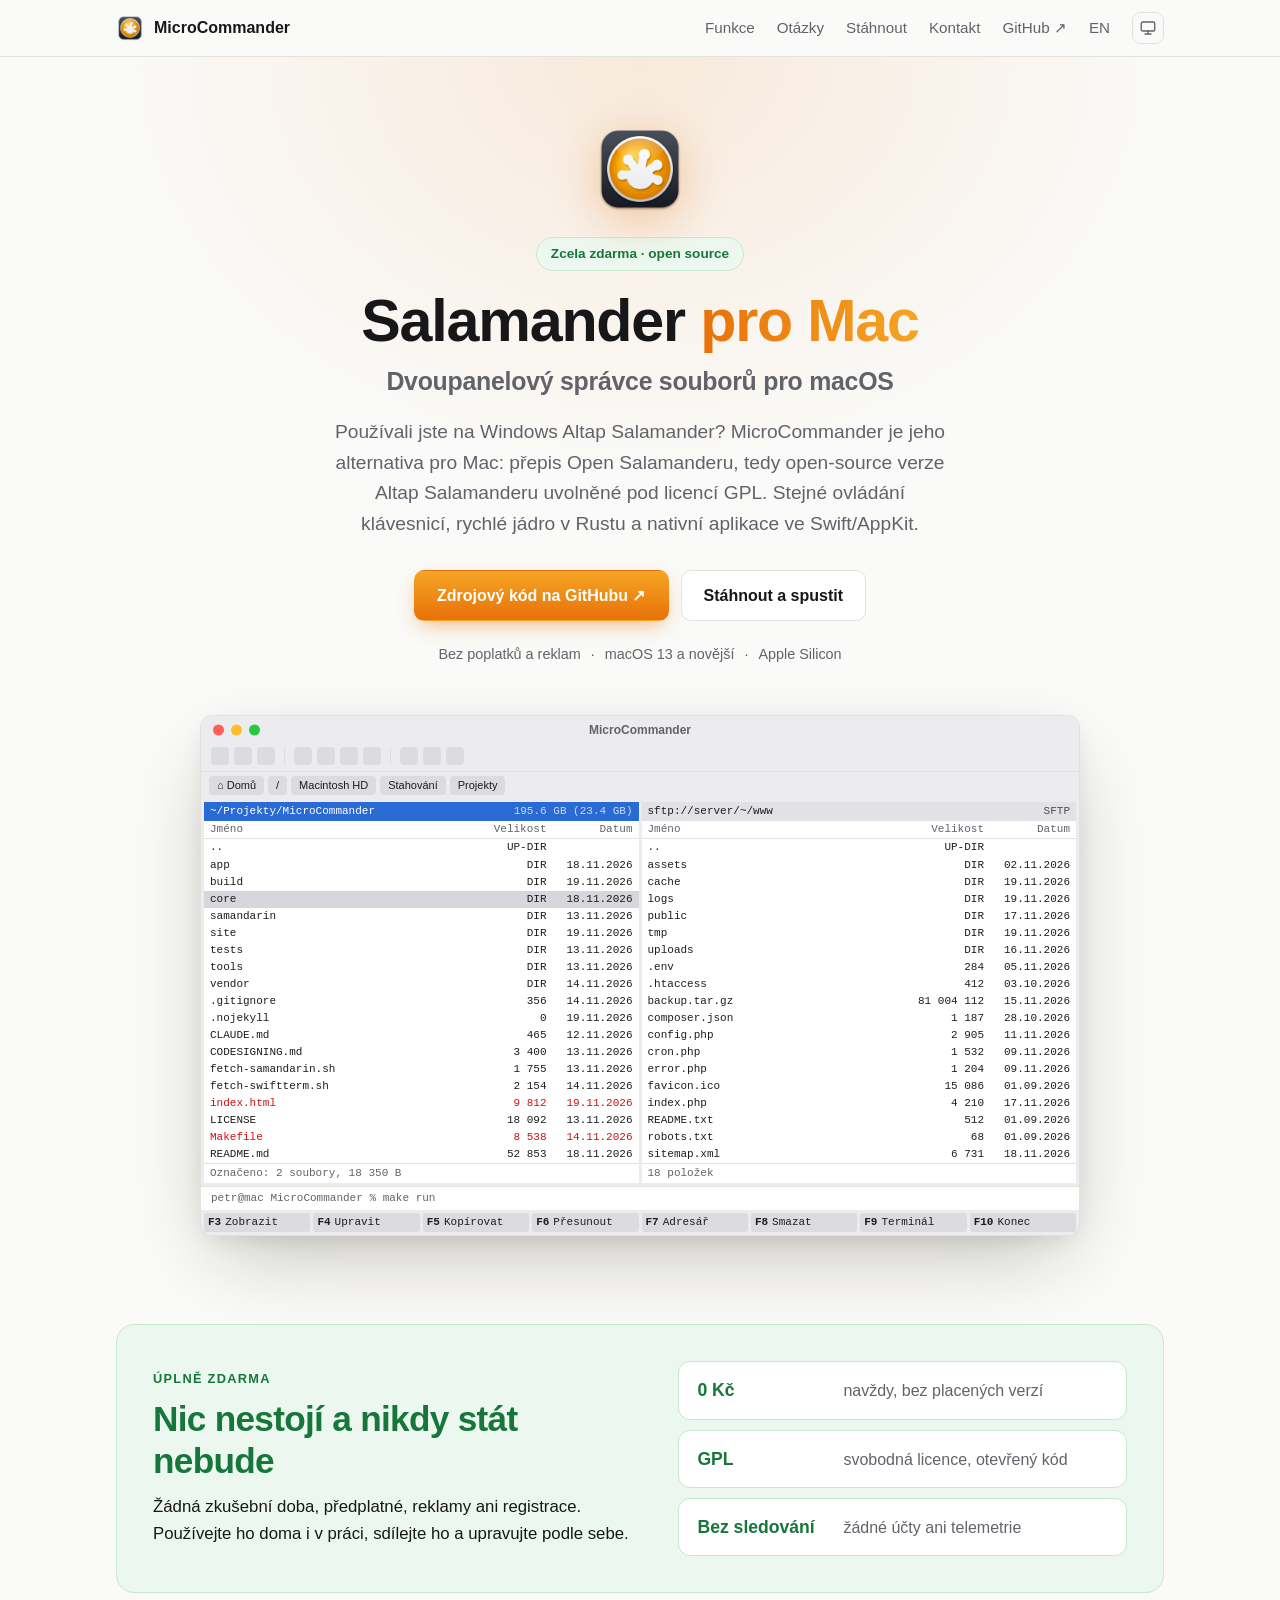
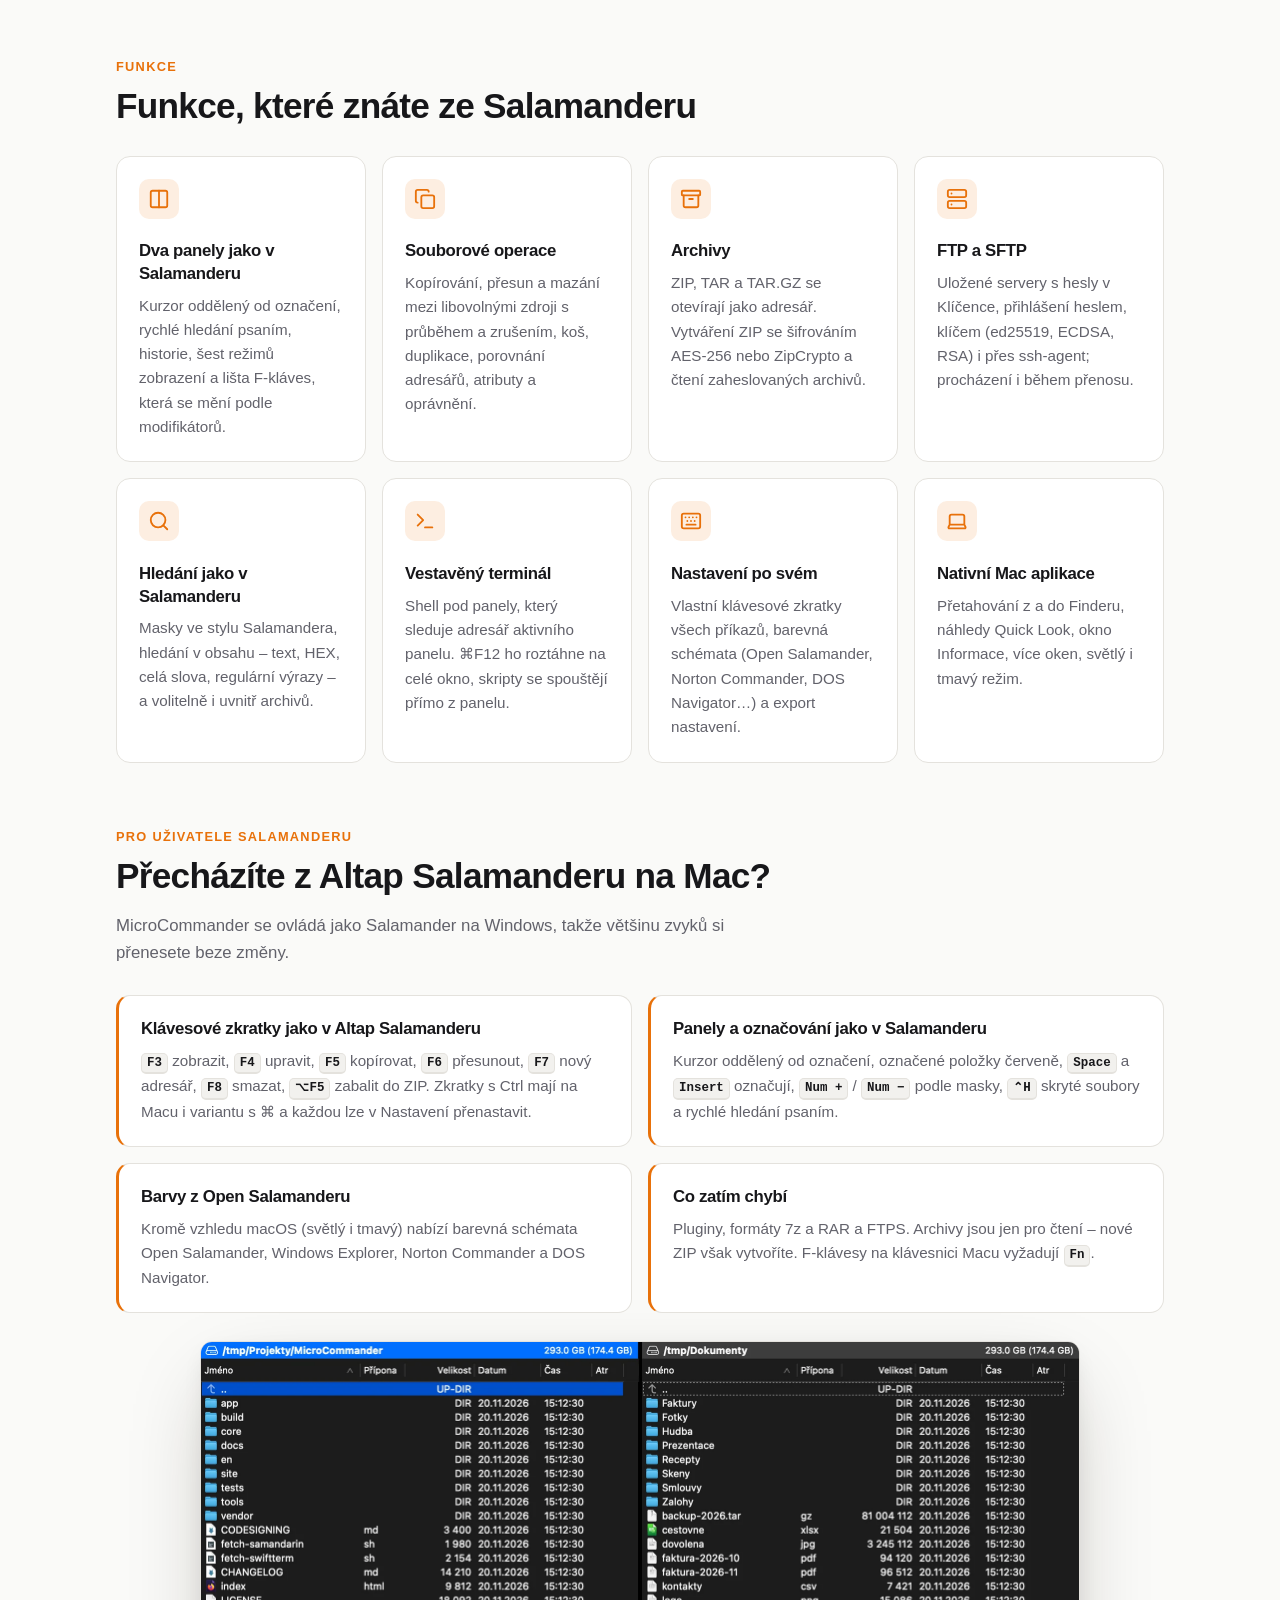
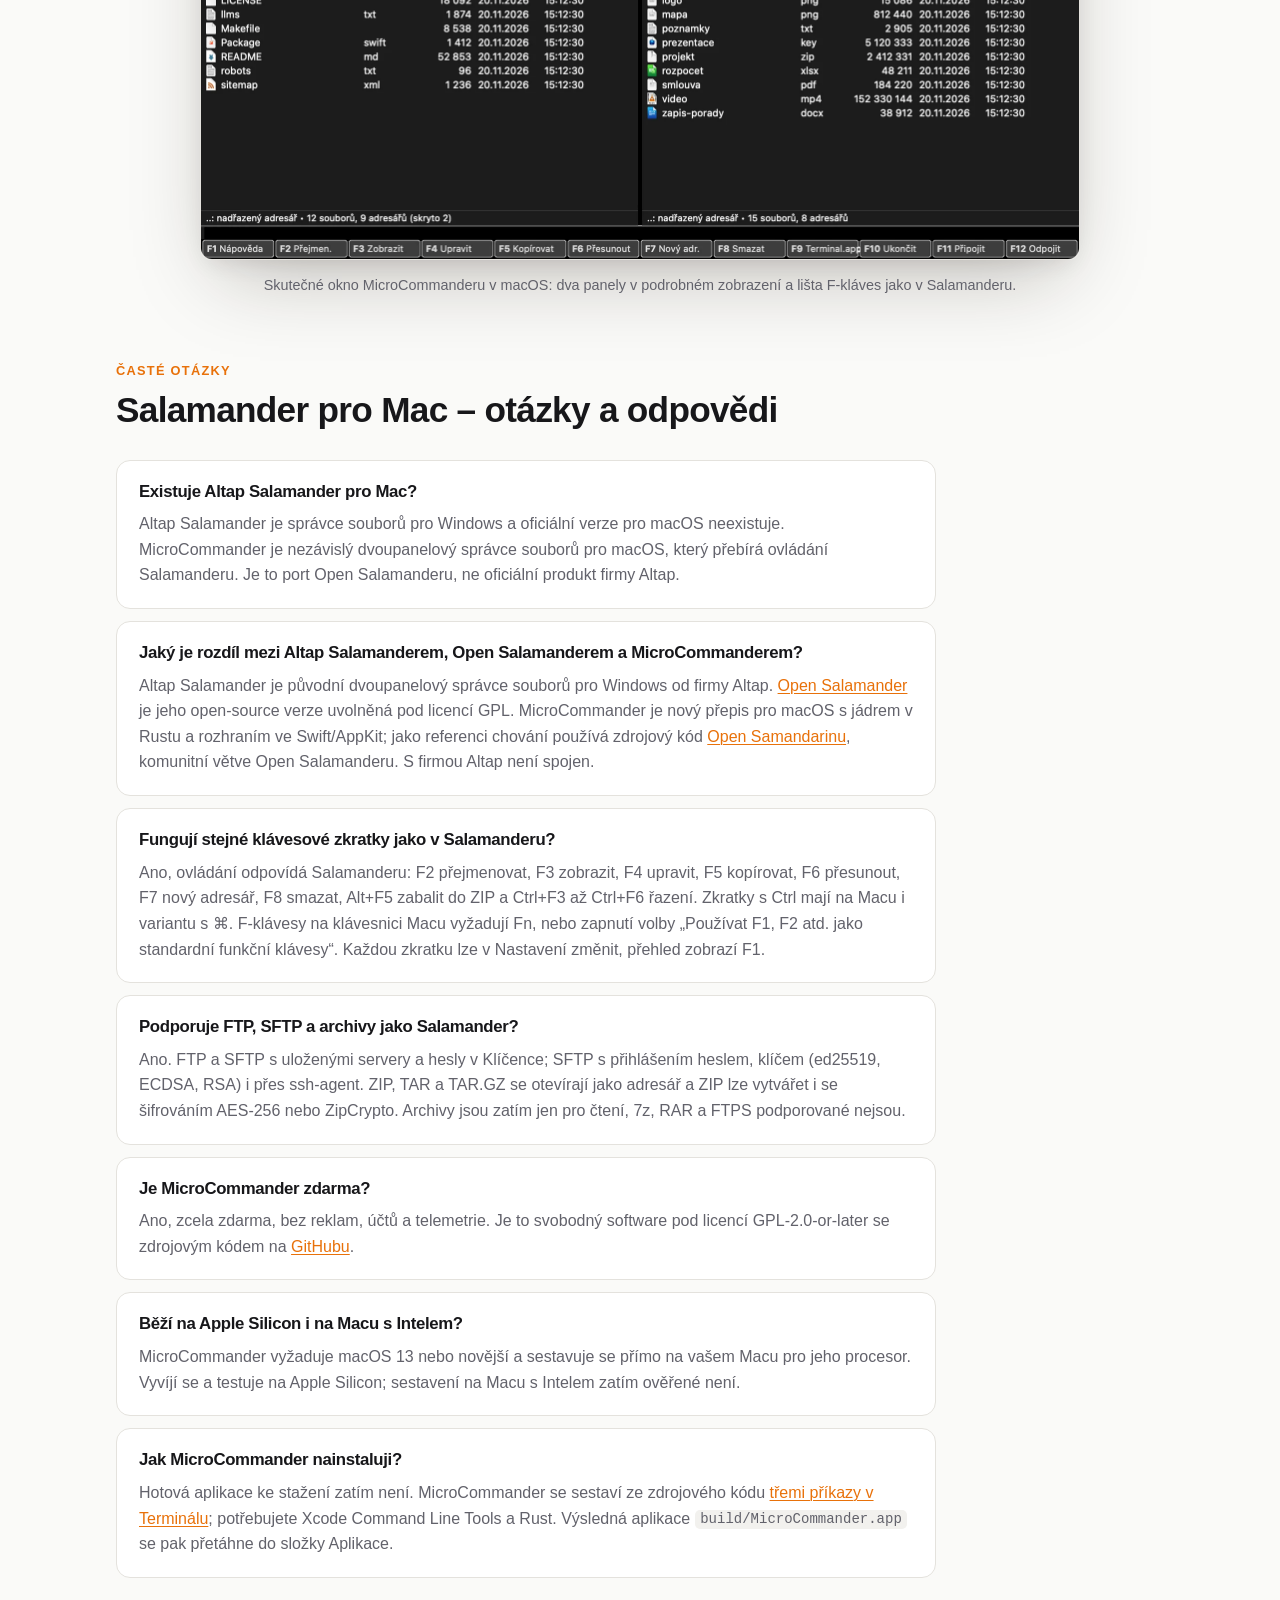
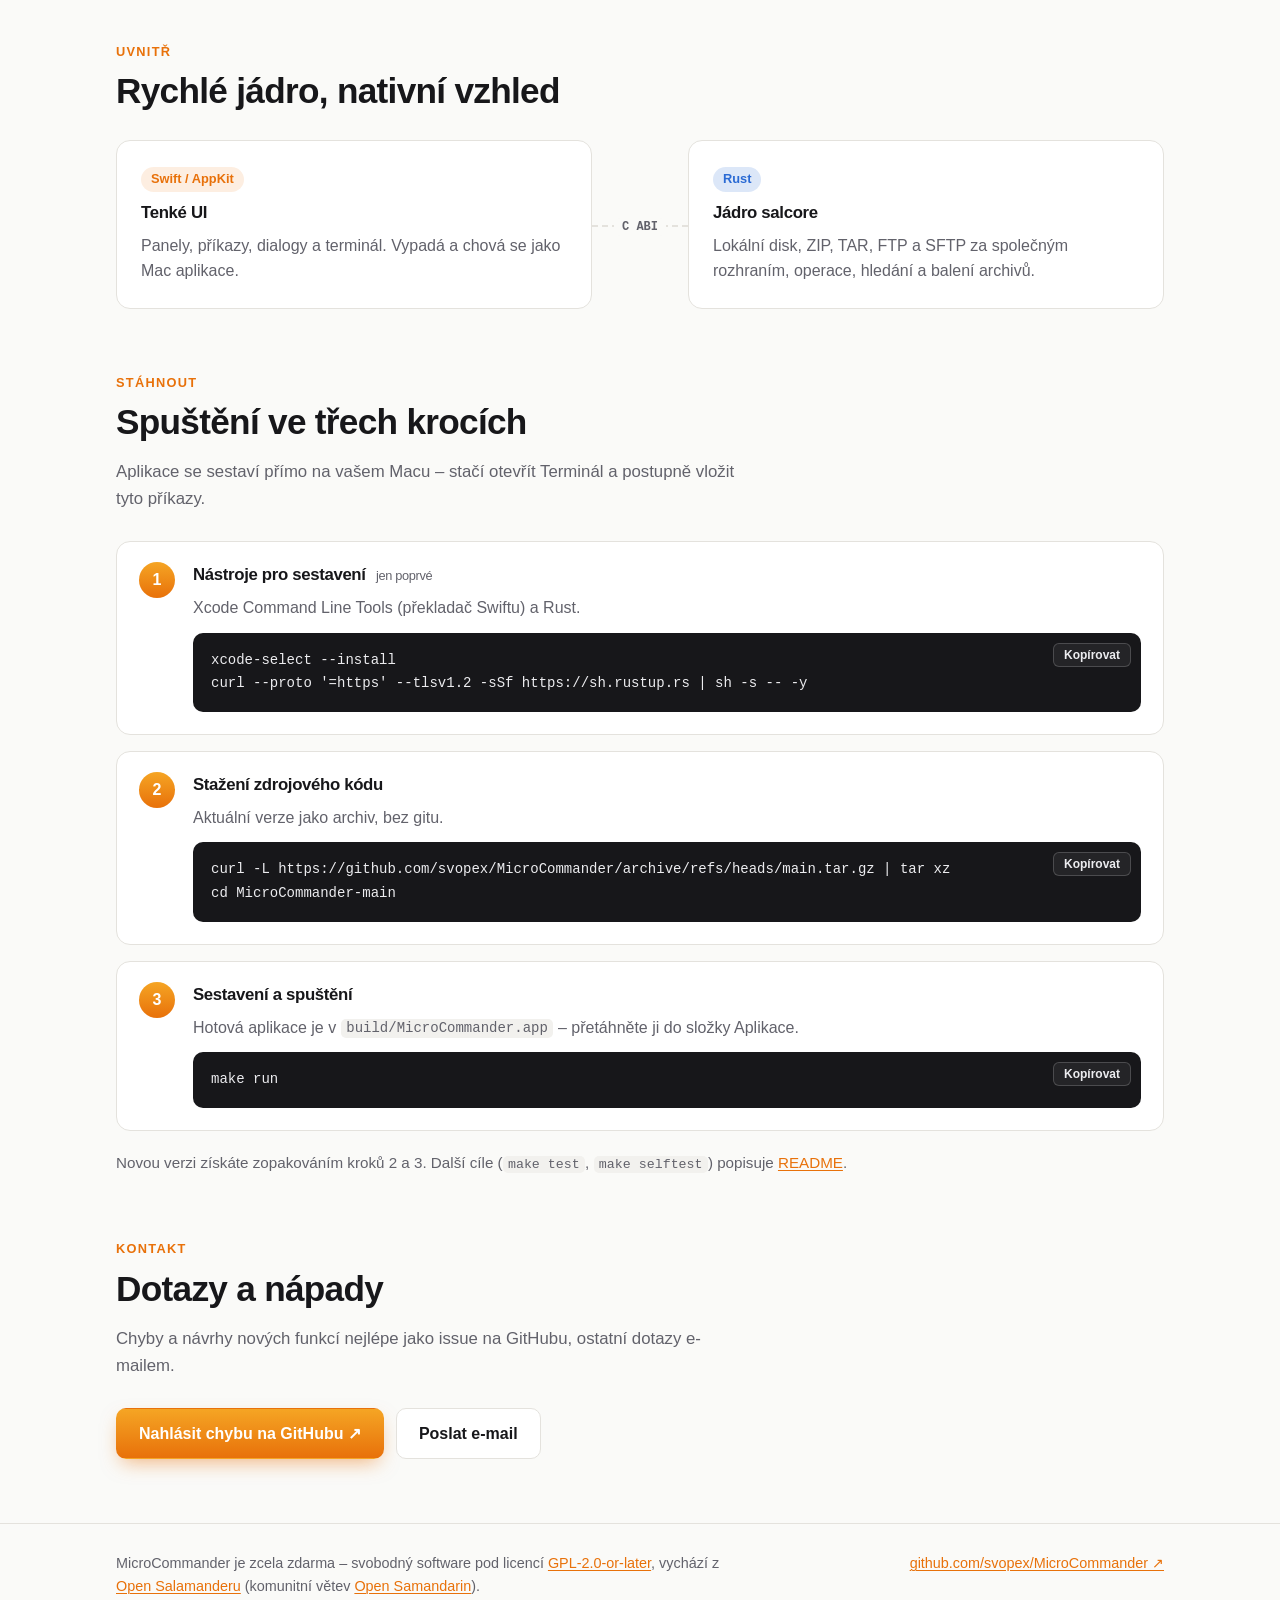
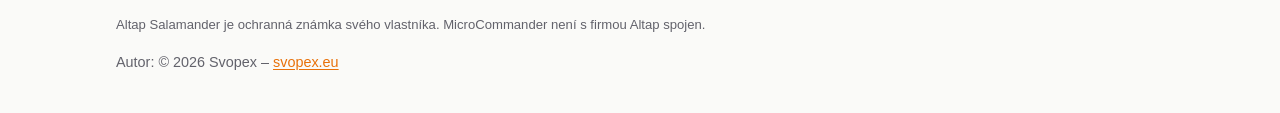
==== commit 01cb4686: "Zvětšuje na webu skutečný screenshot okna: vyšší a užší okno, ostrý na Retině, skript tools/compose_" ====
--- a/index.html
+++ b/index.html
@@ -14,16 +14,9 @@
   <!-- Stručný popis projektu pro jazykové modely (formát llmstxt.org) -->
   <link rel="help" type="text/markdown" href="https://svopex.github.io/MicroCommander/llms.txt" title="llms.txt">
   <link rel="icon" type="image/png" href="site/icon.png">
-  <!-- Ověření vlastnictví webu pro nástroje vyhledávačů. Po získání kódu odkomentovat
-       příslušný řádek a místo KOD vložit hodnotu content z daného nástroje
-       (stačí tady – en/ patří do stejné služby):
-       Google Search Console › Přidat službu › Předpona adresy URL › Značka HTML:
-         <meta name="google-site-verification" content="KOD">
-       Seznam Webmaster (search.seznam.cz/webmaster) › Přidat web › Ověření meta značkou:
-         <meta name="seznam-wmt" content="KOD">
-       Bing Webmaster Tools › Přidat web › Značka HTML Meta:
-         <meta name="msvalidate.01" content="KOD">
-  -->
+  <!-- Ověření vlastnictví v Google Search Console a Seznam Webmasteru (služba https://svopex.github.io/MicroCommander/) -->
+  <meta name="google-site-verification" content="mMY6GcDdPf8kwCfTuidrC0JeHQnXLa_Z_o8nWYUf0t8">
+  <meta name="seznam-wmt" content="MPSOEkL6AiQDdffB1EPGCE1ShtmhyfoT">
   <!-- Náhled při sdílení (Open Graph pro Facebook, LinkedIn, Slack…; Twitter/X karta) -->
   <meta property="og:type" content="website">
   <meta property="og:site_name" content="MicroCommander">
@@ -44,9 +37,9 @@
   <meta name="twitter:image:alt" content="MicroCommander – Salamander pro macOS, dvoupanelové okno s lištou F-kláves">
   <!-- ?v= obchází cache prohlížeče (GitHub Pages: max-age 10 min) – při změně souborů v site/ zvýšit -->
   <!-- theme.js bez defer: uložený motiv se nastaví ještě před vykreslením stránky -->
-  <script src="site/theme.js?v=5"></script>
-  <link rel="stylesheet" href="site/style.css?v=5">
-  <script src="site/site.js?v=5" defer></script>
+  <script src="site/theme.js?v=6"></script>
+  <link rel="stylesheet" href="site/style.css?v=6">
+  <script src="site/site.js?v=6" defer></script>
   <!-- Strukturovaná data pro vyhledávače (schema.org, JSON-LD – data, ne skript):
        aplikace a její zdrojový kód. Údaje drží shodně s en/index.html. -->
   <script type="application/ld+json">
@@ -377,7 +370,7 @@
       </div>
       <!-- Skutečný snímek okna aplikace (SAL_SNAPSHOT); lazy – je až pod úvodem -->
       <figure class="shot">
-        <img src="site/screenshot-cs.webp" width="1400" height="400" loading="lazy" decoding="async"
+        <img src="site/screenshot-cs.webp?v=6" width="1760" height="1036" loading="lazy" decoding="async"
           alt="MicroCommander – Salamander pro macOS, dvoupanelové okno se seznamy souborů a lištou F-kláves">
         <figcaption>Skutečné okno MicroCommanderu v macOS: dva panely v podrobném zobrazení
           a lišta F-kláves jako v Salamanderu.</figcaption>
--- a/site/style.css
+++ b/site/style.css
@@ -433,8 +433,9 @@
 
 .switch-item p { margin: 0; color: var(--muted); font-size: 0.95rem; }
 
-/* Skutečný screenshot aplikace: přes celou šířku sloupce, výška podle poměru stran */
-.shot { margin: 28px 0 0; }
+/* Skutečný screenshot aplikace: na střed, stejně široký jako ilustrace okna .app,
+   aby text v okně zůstal čitelný; obrázek má 2× šířku (1760 px) pro Retina */
+.shot { margin: 28px auto 0; max-width: 880px; }
 
 .shot img {
   display: block;
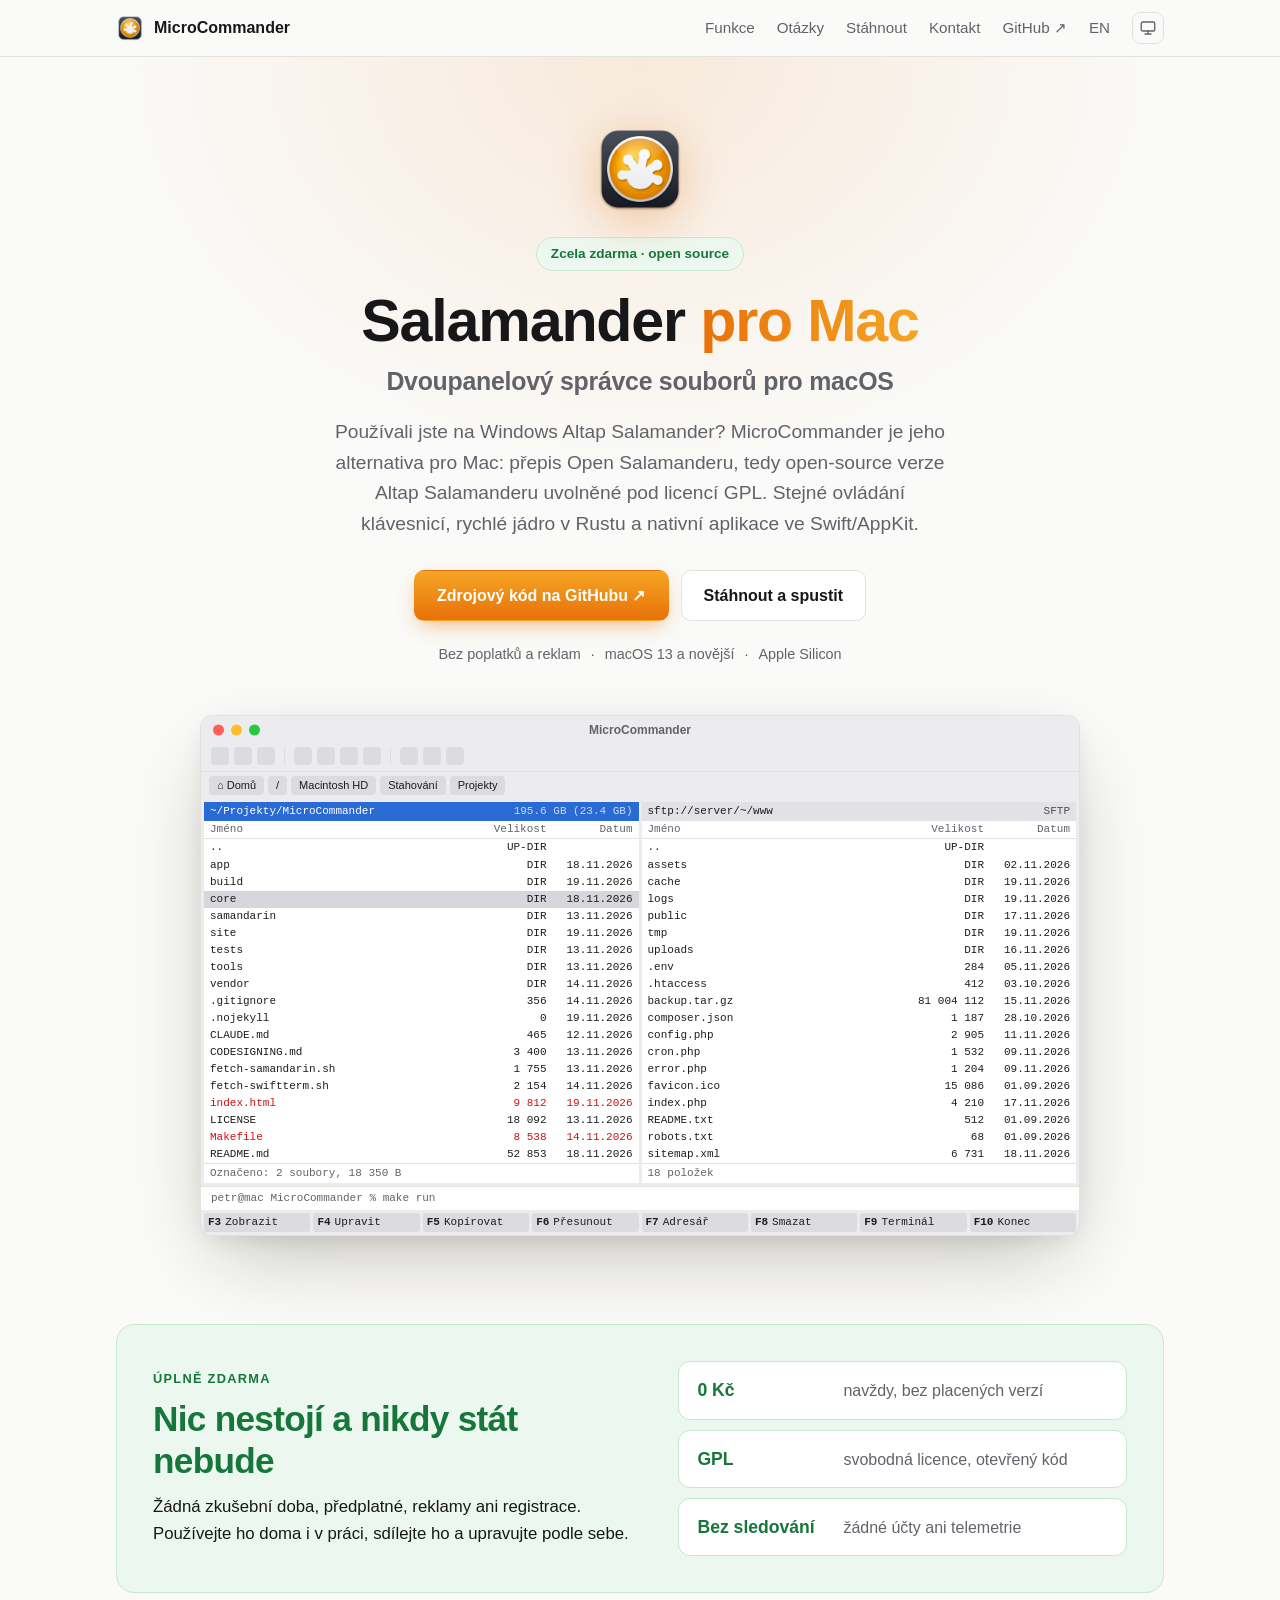
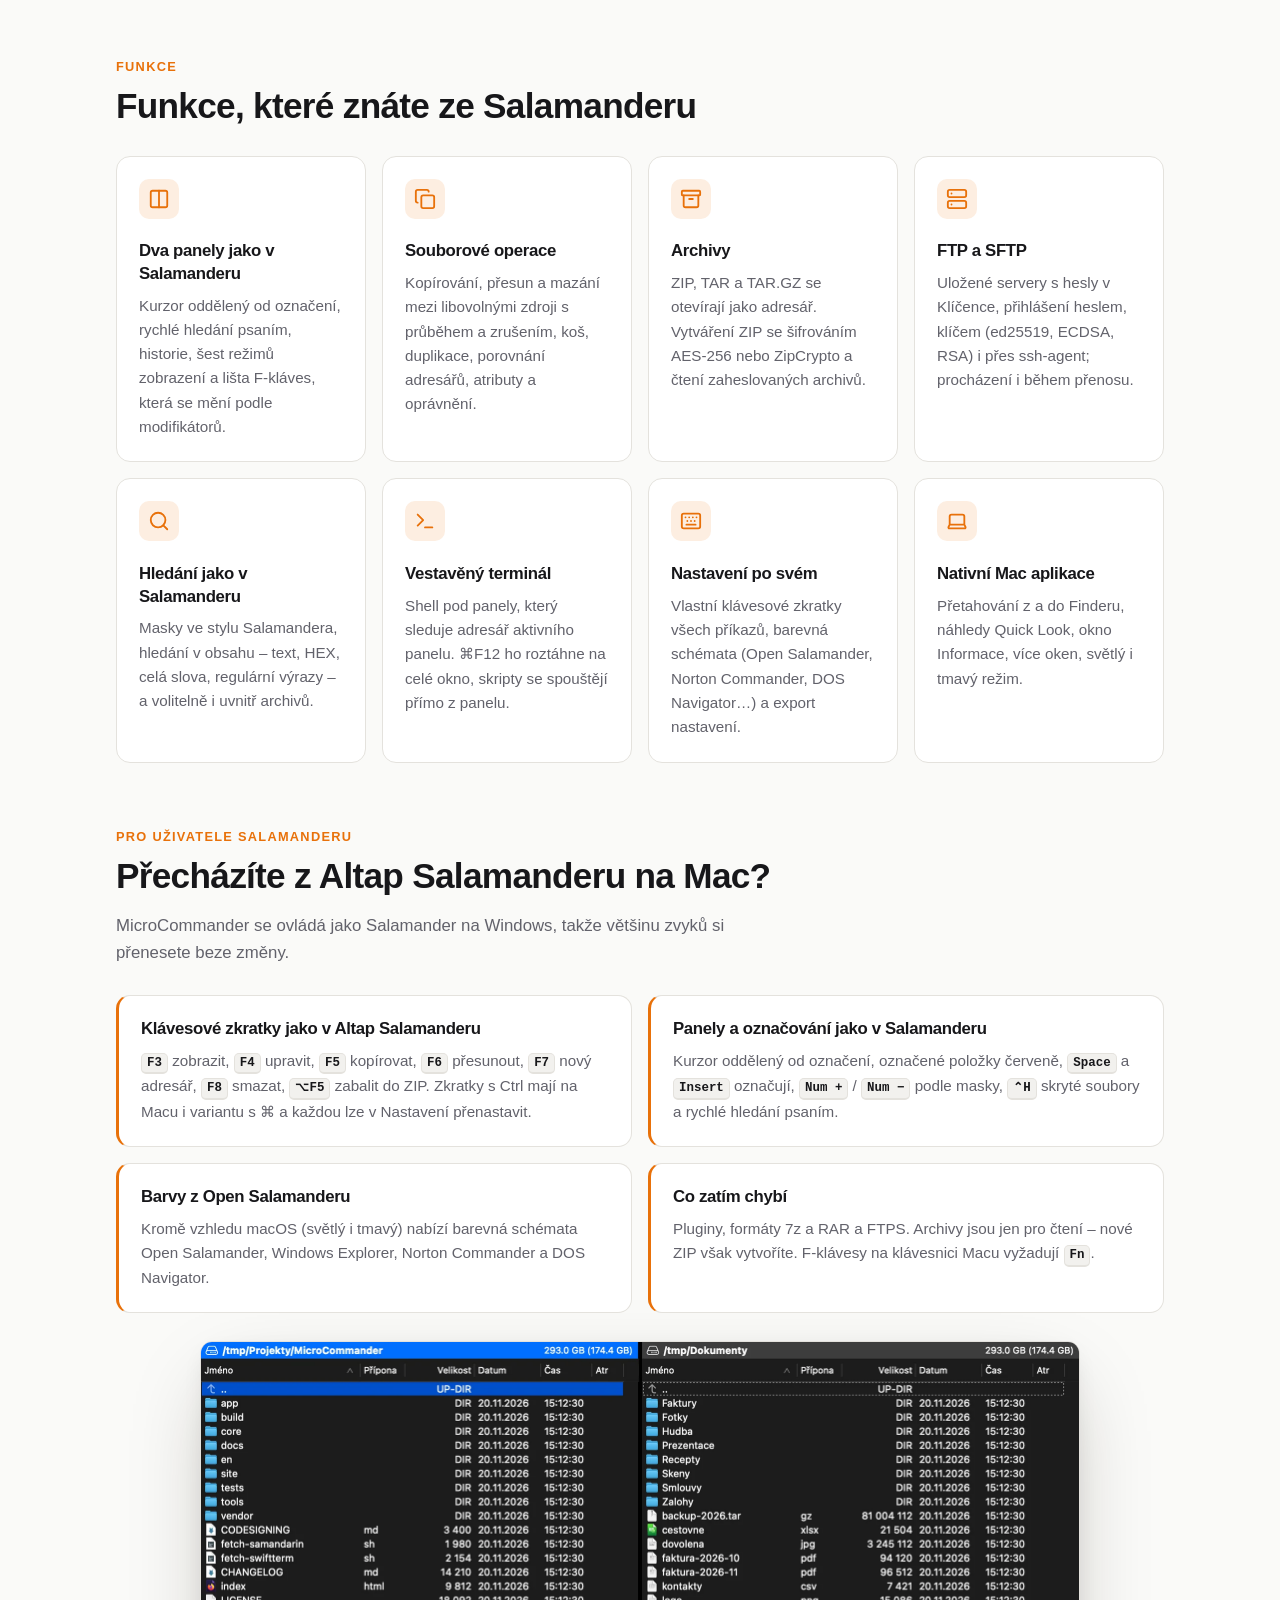
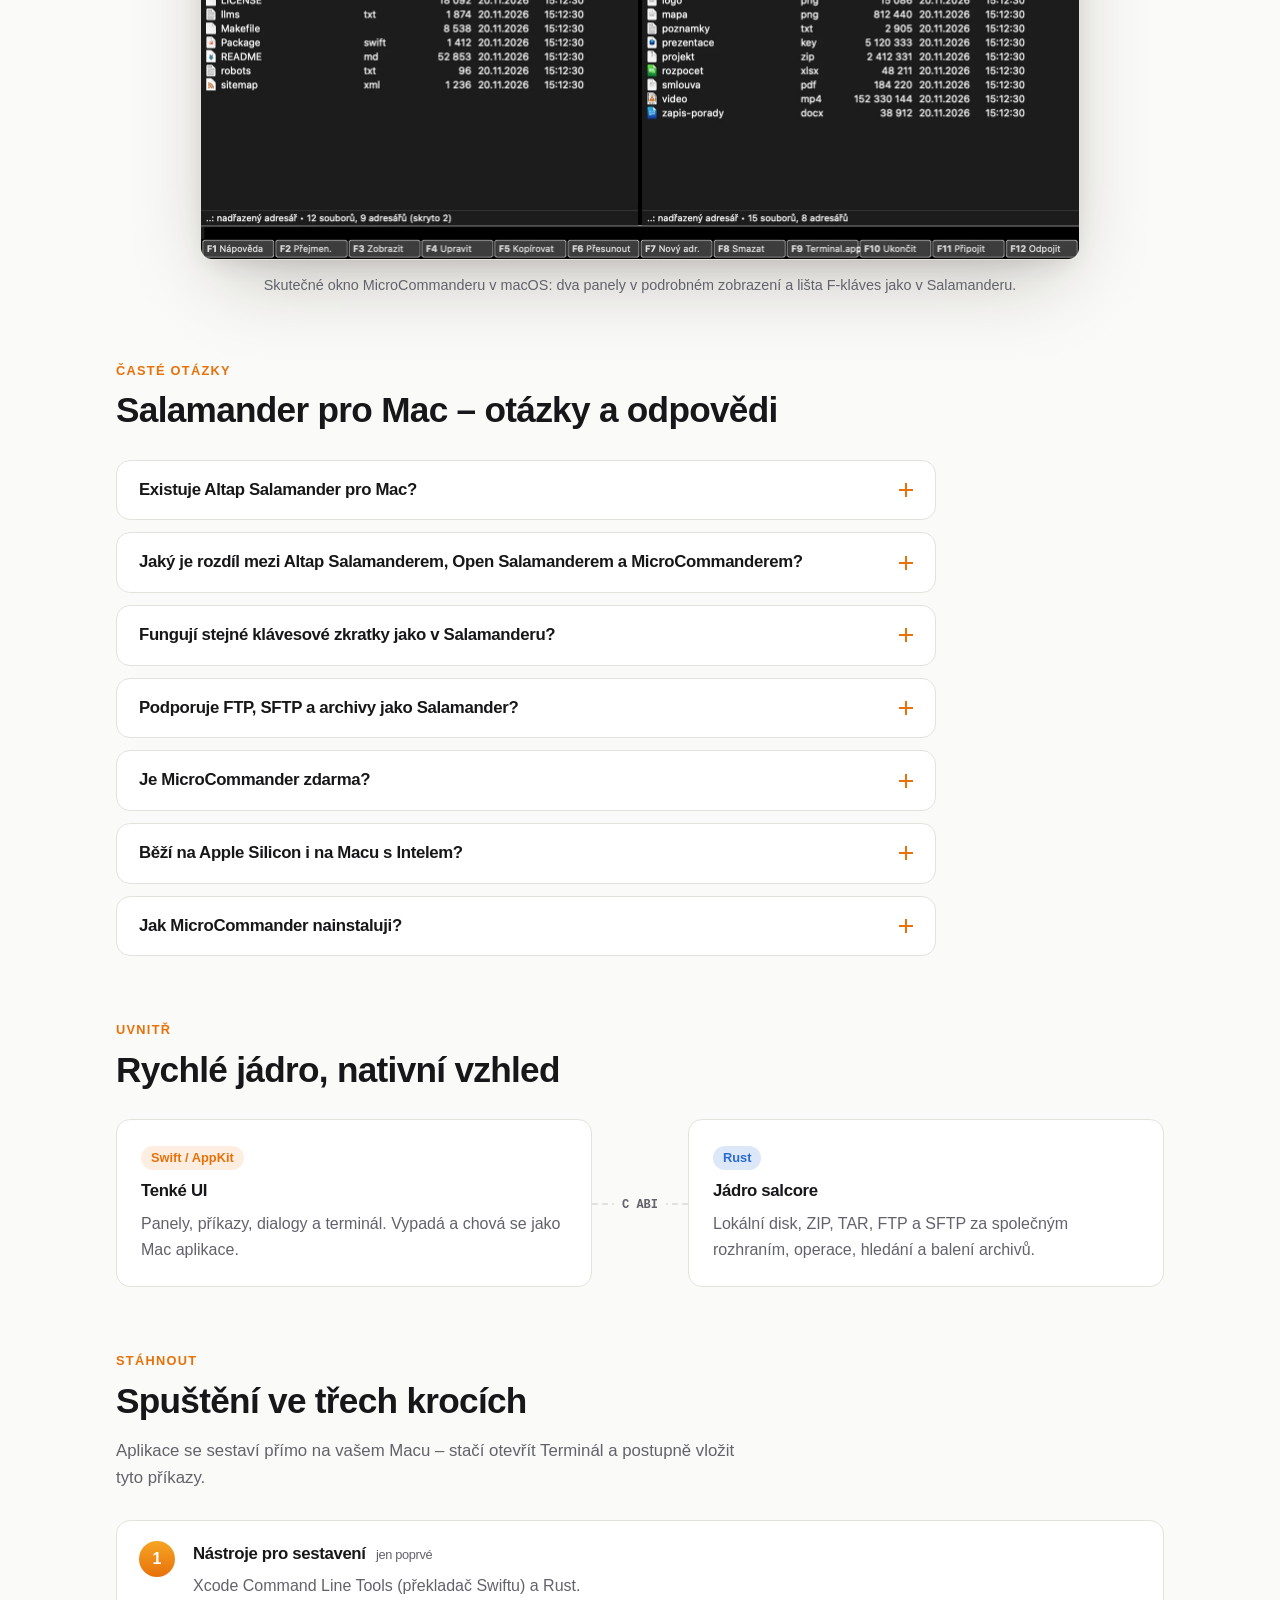
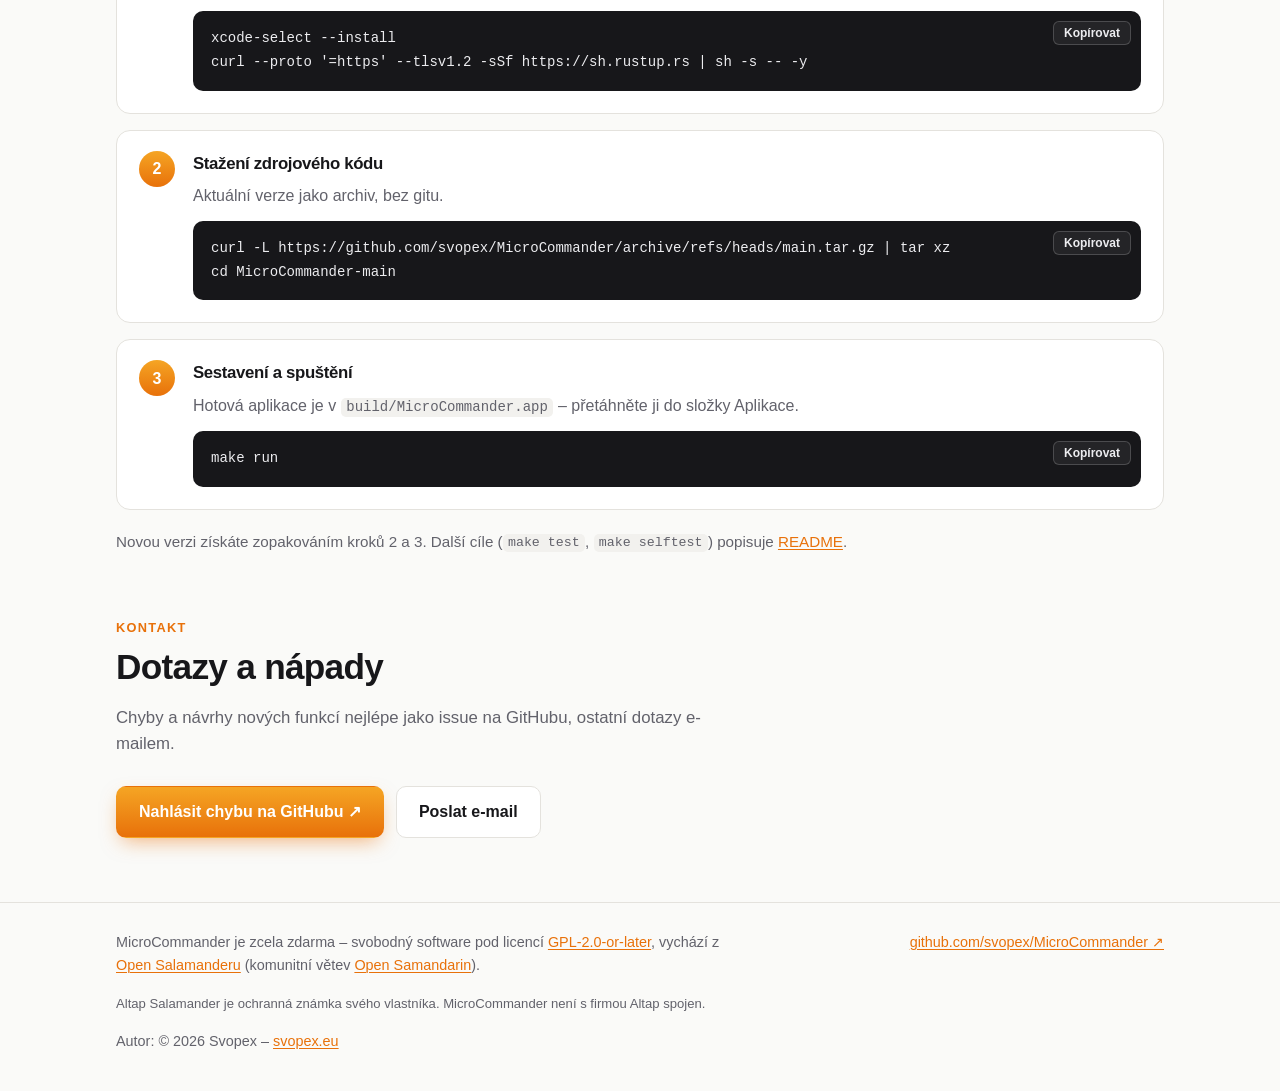
==== commit 25f9851f: "Mění časté otázky na webu na rozbalovací karty se znaménkem +." ====
--- a/index.html
+++ b/index.html
@@ -38,7 +38,7 @@
   <!-- ?v= obchází cache prohlížeče (GitHub Pages: max-age 10 min) – při změně souborů v site/ zvýšit -->
   <!-- theme.js bez defer: uložený motiv se nastaví ještě před vykreslením stránky -->
   <script src="site/theme.js?v=6"></script>
-  <link rel="stylesheet" href="site/style.css?v=6">
+  <link rel="stylesheet" href="site/style.css?v=7">
   <script src="site/site.js?v=6" defer></script>
   <!-- Strukturovaná data pro vyhledávače (schema.org, JSON-LD – data, ne skript):
        aplikace a její zdrojový kód. Údaje drží shodně s en/index.html. -->
@@ -377,62 +377,63 @@
       </figure>
     </section>
 
-    <!-- Časté otázky: viditelné odpovědi; shodné texty jsou ve FAQPage JSON-LD v <head> -->
+    <!-- Časté otázky: rozbalovací <details> (odpověď je v HTML i zavřená, takže ji
+         vyhledávače indexují); shodné texty jsou ve FAQPage JSON-LD v <head> -->
     <section class="wrap" id="faq">
       <p class="eyebrow">Časté otázky</p>
       <h2>Salamander pro Mac – otázky a odpovědi</h2>
       <div class="faq">
-        <article class="faq-item">
-          <h3>Existuje Altap Salamander pro Mac?</h3>
+        <details class="faq-item">
+          <summary><h3>Existuje Altap Salamander pro Mac?</h3></summary>
           <p>Altap Salamander je správce souborů pro Windows a oficiální verze pro macOS
             neexistuje. MicroCommander je nezávislý dvoupanelový správce souborů pro macOS,
             který přebírá ovládání Salamanderu. Je to port Open Salamanderu, ne oficiální
             produkt firmy Altap.</p>
-        </article>
-        <article class="faq-item">
-          <h3>Jaký je rozdíl mezi Altap Salamanderem, Open Salamanderem a MicroCommanderem?</h3>
+        </details>
+        <details class="faq-item">
+          <summary><h3>Jaký je rozdíl mezi Altap Salamanderem, Open Salamanderem a MicroCommanderem?</h3></summary>
           <p>Altap Salamander je původní dvoupanelový správce souborů pro Windows od firmy
             Altap. <a href="https://github.com/OpenSalamander/salamander" target="_blank" rel="noopener">Open Salamander</a>
             je jeho open-source verze uvolněná pod licencí GPL. MicroCommander je nový přepis
             pro macOS s jádrem v Rustu a rozhraním ve Swift/AppKit; jako referenci chování
             používá zdrojový kód <a href="https://github.com/KRtkovo-eu-AI/salamander" target="_blank" rel="noopener">Open Samandarinu</a>,
             komunitní větve Open Salamanderu. S firmou Altap není spojen.</p>
-        </article>
-        <article class="faq-item">
-          <h3>Fungují stejné klávesové zkratky jako v Salamanderu?</h3>
+        </details>
+        <details class="faq-item">
+          <summary><h3>Fungují stejné klávesové zkratky jako v Salamanderu?</h3></summary>
           <p>Ano, ovládání odpovídá Salamanderu: F2 přejmenovat, F3 zobrazit, F4 upravit,
             F5 kopírovat, F6 přesunout, F7 nový adresář, F8 smazat, Alt+F5 zabalit do ZIP
             a Ctrl+F3 až Ctrl+F6 řazení. Zkratky s Ctrl mají na Macu i variantu s ⌘. F-klávesy
             na klávesnici Macu vyžadují Fn, nebo zapnutí volby „Používat F1, F2 atd. jako
             standardní funkční klávesy“. Každou zkratku lze v Nastavení změnit, přehled
             zobrazí F1.</p>
-        </article>
-        <article class="faq-item">
-          <h3>Podporuje FTP, SFTP a archivy jako Salamander?</h3>
+        </details>
+        <details class="faq-item">
+          <summary><h3>Podporuje FTP, SFTP a archivy jako Salamander?</h3></summary>
           <p>Ano. FTP a SFTP s uloženými servery a hesly v Klíčence; SFTP s přihlášením heslem,
             klíčem (ed25519, ECDSA, RSA) i přes ssh-agent. ZIP, TAR a TAR.GZ se otevírají jako
             adresář a ZIP lze vytvářet i se šifrováním AES-256 nebo ZipCrypto. Archivy jsou
             zatím jen pro čtení, 7z, RAR a FTPS podporované nejsou.</p>
-        </article>
-        <article class="faq-item">
-          <h3>Je MicroCommander zdarma?</h3>
+        </details>
+        <details class="faq-item">
+          <summary><h3>Je MicroCommander zdarma?</h3></summary>
           <p>Ano, zcela zdarma, bez reklam, účtů a telemetrie. Je to svobodný software pod
             licencí GPL-2.0-or-later se zdrojovým kódem na
             <a href="https://github.com/svopex/MicroCommander" target="_blank" rel="noopener">GitHubu</a>.</p>
-        </article>
-        <article class="faq-item">
-          <h3>Běží na Apple Silicon i na Macu s Intelem?</h3>
+        </details>
+        <details class="faq-item">
+          <summary><h3>Běží na Apple Silicon i na Macu s Intelem?</h3></summary>
           <p>MicroCommander vyžaduje macOS 13 nebo novější a sestavuje se přímo na vašem Macu
             pro jeho procesor. Vyvíjí se a testuje na Apple Silicon; sestavení na Macu
             s Intelem zatím ověřené není.</p>
-        </article>
-        <article class="faq-item">
-          <h3>Jak MicroCommander nainstaluji?</h3>
+        </details>
+        <details class="faq-item">
+          <summary><h3>Jak MicroCommander nainstaluji?</h3></summary>
           <p>Hotová aplikace ke stažení zatím není. MicroCommander se sestaví ze zdrojového
             kódu <a href="#stahnout">třemi příkazy v Terminálu</a>; potřebujete Xcode Command
             Line Tools a Rust. Výsledná aplikace <code>build/MicroCommander.app</code> se pak
             přetáhne do složky Aplikace.</p>
-        </article>
+        </details>
       </div>
     </section>
 
--- a/site/style.css
+++ b/site/style.css
@@ -17,6 +17,7 @@
   --accent-2: light-dark(#f5a524, #ffb547);
   --accent-text: light-dark(#ffffff, #1a1007);
   --accent-soft: light-dark(rgba(232, 113, 10, 0.12), rgba(255, 138, 42, 0.14));
+  --accent-line: color-mix(in srgb, var(--accent) 45%, var(--line));
   --free-bg: light-dark(#ecf8ef, #132219);
   --free-line: light-dark(#c6e8cf, #23452e);
   --free-text: light-dark(#17763a, #70dc8f);
@@ -389,7 +390,7 @@
   transition: transform 0.15s, border-color 0.15s;
 }
 
-.card:hover { transform: translateY(-2px); border-color: color-mix(in srgb, var(--accent) 45%, var(--line)); }
+.card:hover { transform: translateY(-2px); border-color: var(--accent-line); }
 
 .card svg {
   width: 40px;
@@ -448,17 +449,71 @@
 
 .shot figcaption { margin-top: 14px; color: var(--muted); font-size: 0.9rem; text-align: center; }
 
-/* Časté otázky: karty pod sebou s otázkou jako nadpisem H3 */
+/* Časté otázky: rozbalovací karty <details> pod sebou, otázka (H3) v <summary>
+   a vpravo znaménko +, které se po otevření otočí na × */
 .faq { display: grid; gap: 12px; max-width: 820px; }
 
 .faq-item {
-  padding: 20px 22px;
   border-radius: 14px;
   background: var(--surface);
   border: 1px solid var(--line);
-}
-
-.faq-item p { margin: 0; color: var(--muted); }
+  transition: border-color 0.15s;
+}
+
+.faq-item:hover,
+.faq-item[open] { border-color: var(--accent-line); }
+
+/* Klikací řádek s otázkou; skrývá výchozí trojúhelník (marker i WebKit varianta) */
+.faq-item summary {
+  display: flex;
+  align-items: center;
+  gap: 16px;
+  padding: 18px 22px;
+  cursor: pointer;
+  list-style: none;
+  border-radius: inherit;
+}
+
+.faq-item summary::-webkit-details-marker { display: none; }
+
+.faq-item summary:focus-visible { outline: 2px solid var(--accent); outline-offset: 2px; }
+
+.faq-item summary h3 { flex: 1; margin: 0; }
+
+/* Znaménko + kreslené dvěma čárami pozadí; po otevření se otočí o 45° na × */
+.faq-item summary::after {
+  content: "";
+  flex: none;
+  width: 14px;
+  height: 14px;
+  background:
+    linear-gradient(var(--accent), var(--accent)) center / 100% 2px no-repeat,
+    linear-gradient(var(--accent), var(--accent)) center / 2px 100% no-repeat;
+  transition: transform 0.2s;
+}
+
+.faq-item[open] summary::after { transform: rotate(45deg); }
+
+.faq-item p { margin: 0; padding: 0 22px 20px; color: var(--muted); }
+
+/* Plynulé rozbalení v prohlížečích s ::details-content a interpolate-size;
+   ostatní kartu otevřou okamžitě */
+@supports (interpolate-size: allow-keywords) {
+  .faq-item { interpolate-size: allow-keywords; }
+
+  .faq-item::details-content {
+    block-size: 0;
+    overflow: hidden;
+    transition: block-size 0.25s ease, content-visibility 0.25s allow-discrete;
+  }
+
+  .faq-item[open]::details-content { block-size: auto; }
+}
+
+@media (prefers-reduced-motion: reduce) {
+  .faq-item summary::after,
+  .faq-item::details-content { transition: none; }
+}
 
 /* Architektura: dvě vrstvy propojené C ABI */
 .arch { display: grid; grid-template-columns: 1fr auto 1fr; align-items: center; }
